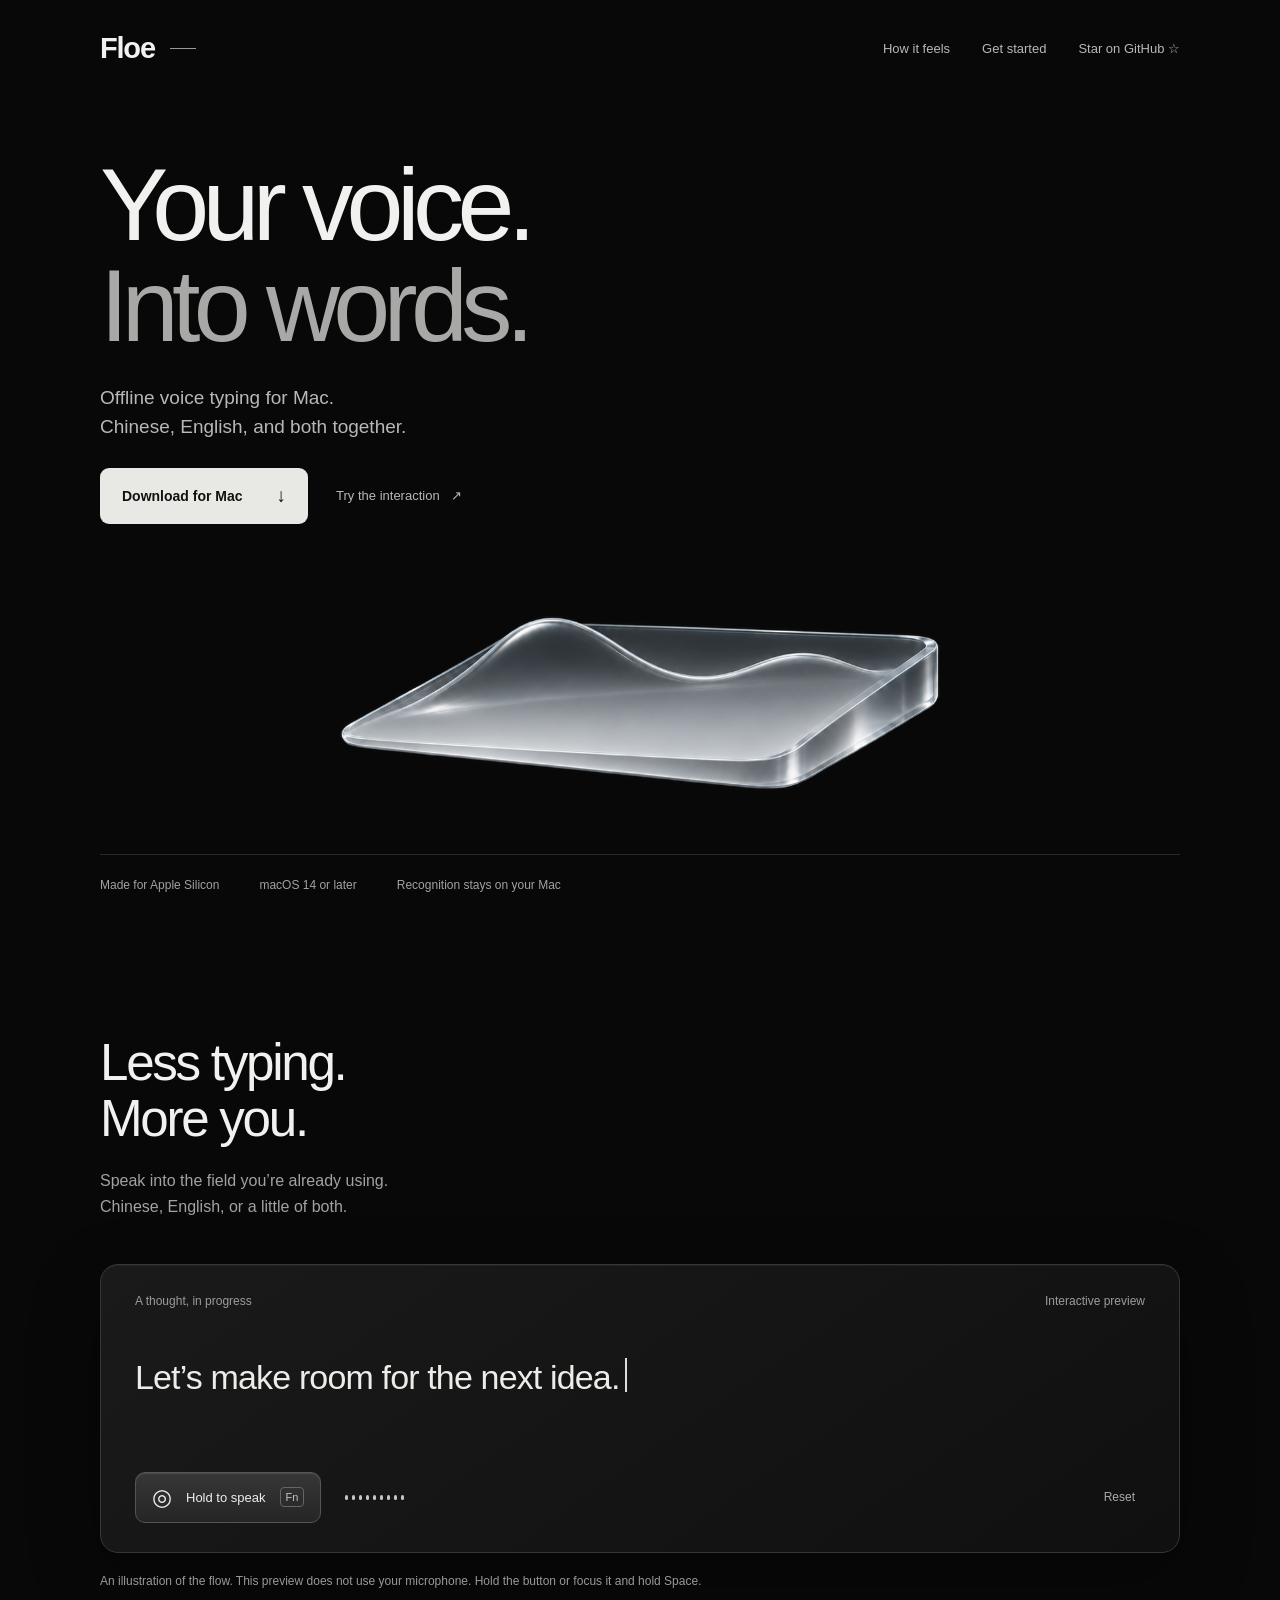
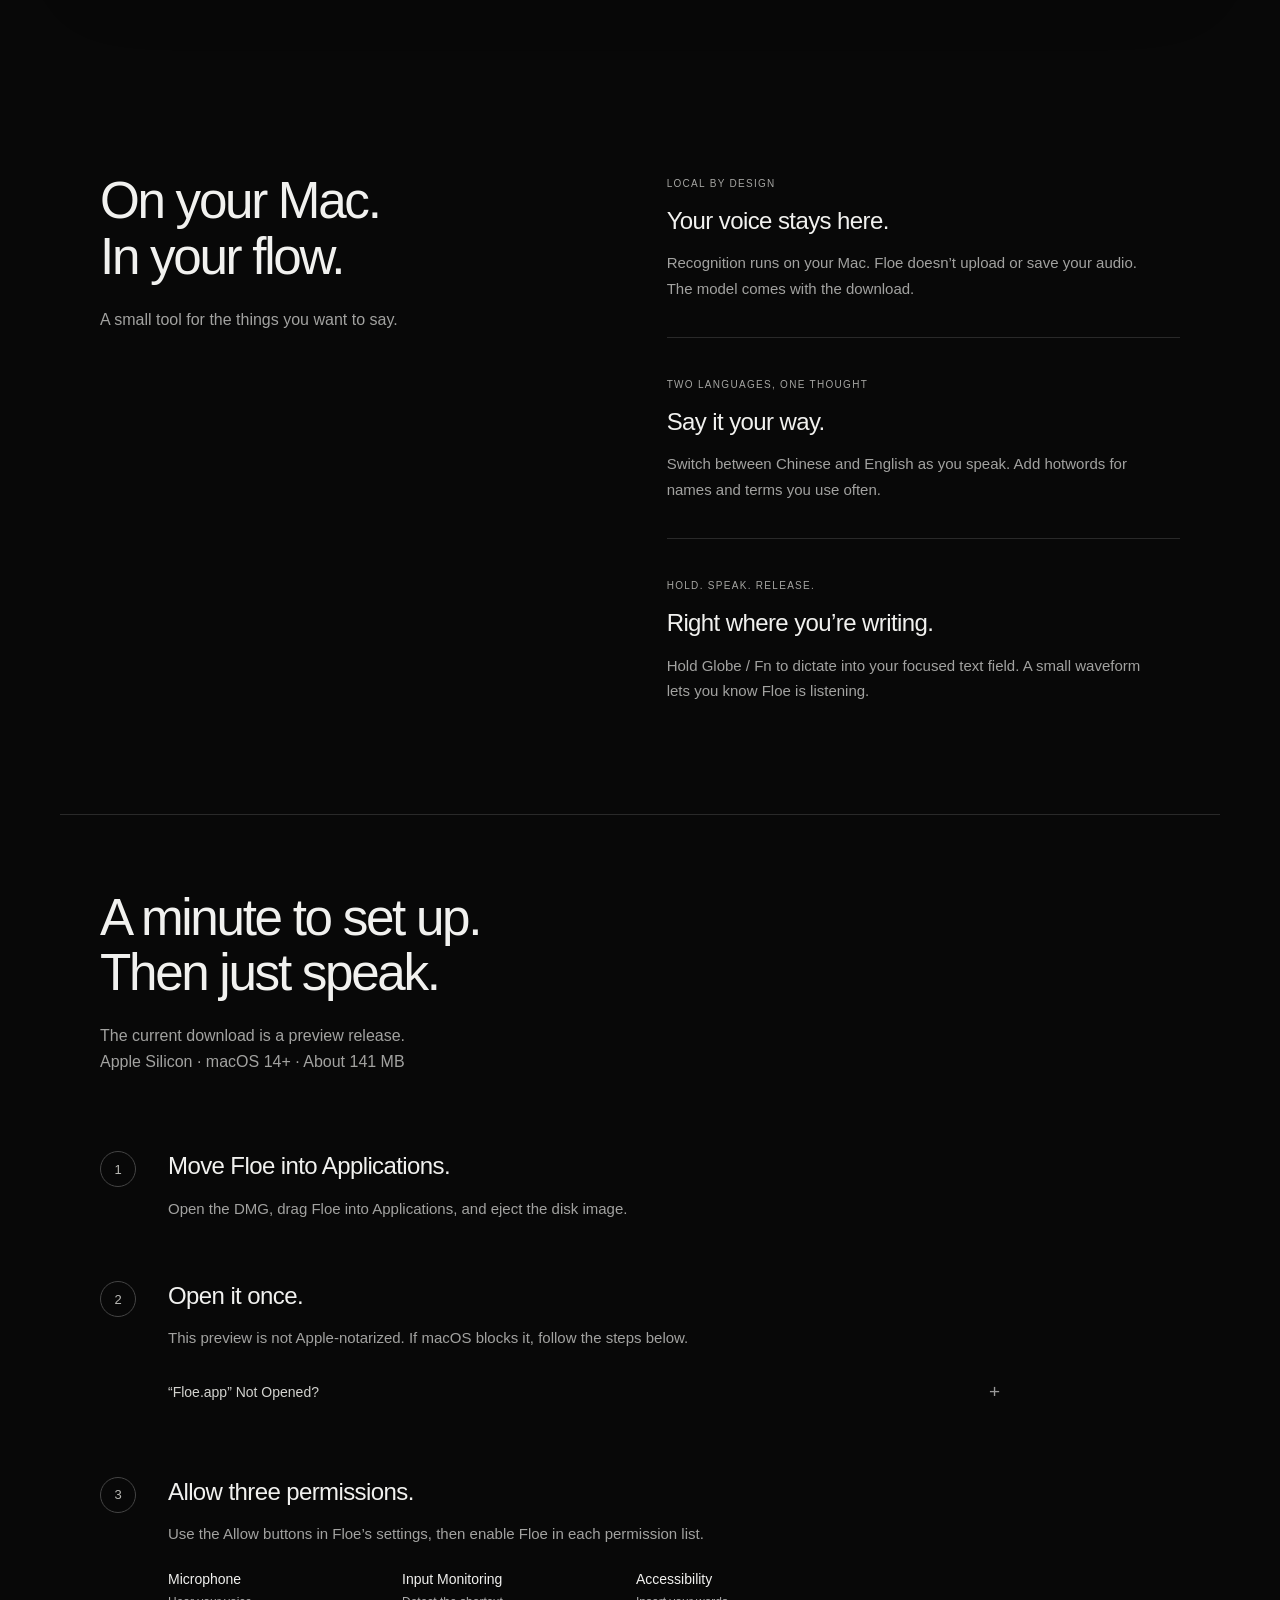
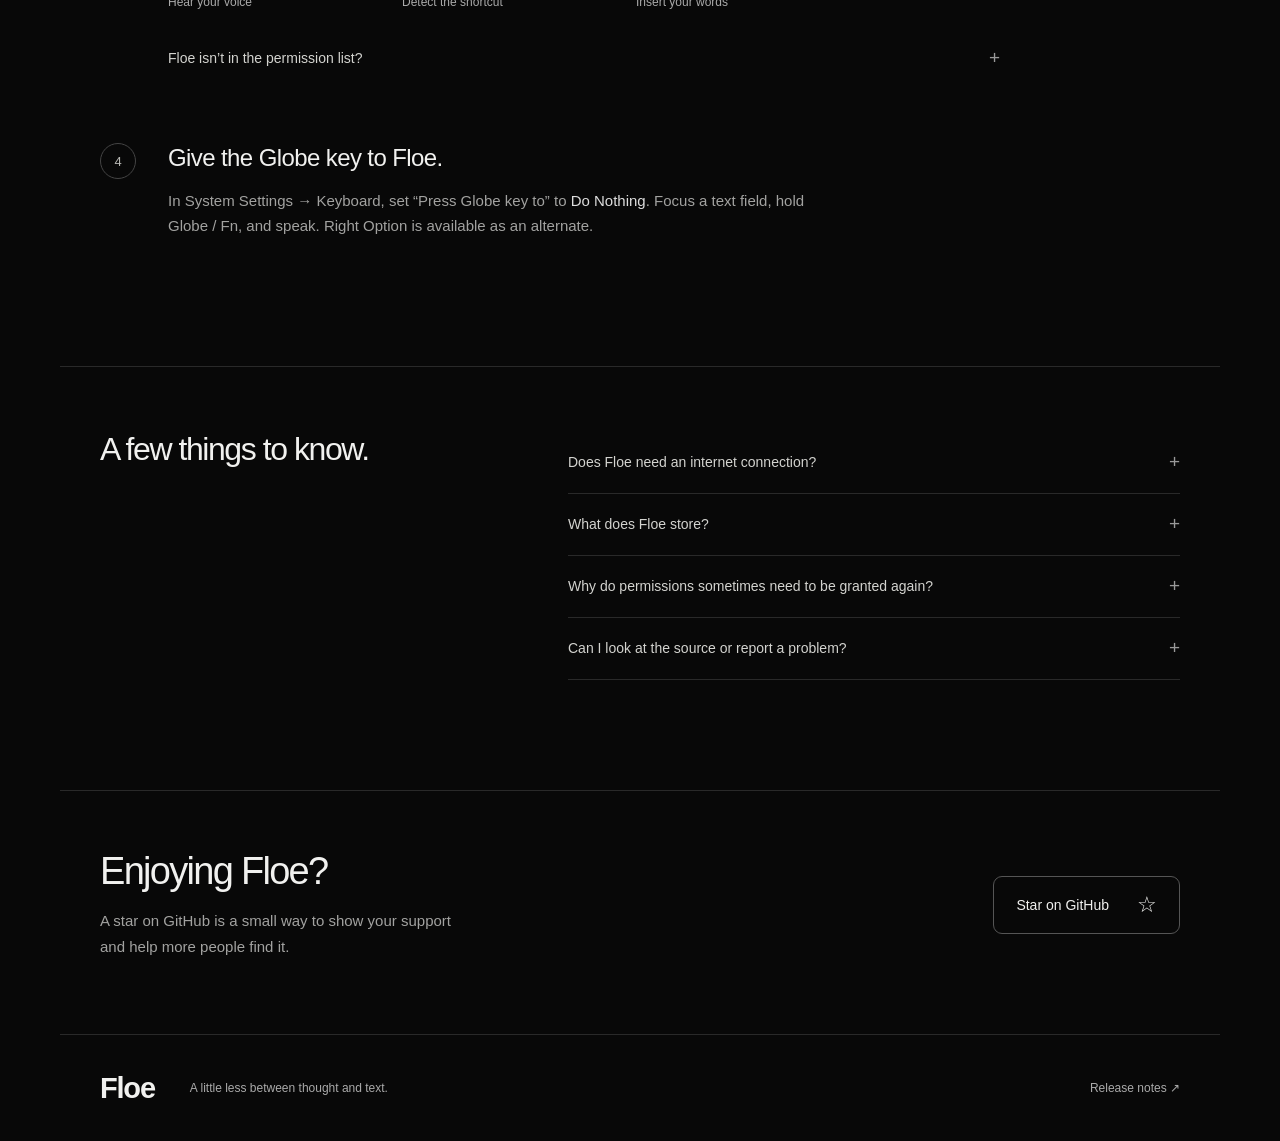
==== docs/index.html @ 0ce9d52a "Add Floe website with interactive preview and search metadata" ====
<!doctype html>
<html lang="en">
<head>
<meta charset="utf-8"><meta name="viewport" content="width=device-width,initial-scale=1">
<meta name="description" content="Offline voice typing for Apple Silicon Macs. Dictate in Chinese and English, including mixed speech, into your focused text field. Audio stays on your Mac.">
<meta name="theme-color" content="#080808">
<title>Floe | Offline Chinese &amp; English Voice Typing for Mac</title>
<link rel="canonical" href="https://wanghong-yang.github.io/Floe/">
<meta property="og:type" content="website">
<meta property="og:site_name" content="Floe">
<meta property="og:title" content="Floe | Offline Voice Typing for Mac">
<meta property="og:description" content="Hold a key and dictate in Chinese and English. Local speech recognition for Apple Silicon Macs.">
<meta property="og:url" content="https://wanghong-yang.github.io/Floe/">
<meta property="og:image" content="https://wanghong-yang.github.io/Floe/assets/floe-glass.png">
<meta property="og:image:width" content="1800">
<meta property="og:image:height" content="500">
<meta property="og:image:alt" content="Floe glass sound wave">
<meta name="twitter:card" content="summary_large_image">
<meta name="twitter:title" content="Floe | Offline Voice Typing for Mac">
<meta name="twitter:description" content="Local Chinese and English dictation for Apple Silicon Macs.">
<meta name="twitter:image" content="https://wanghong-yang.github.io/Floe/assets/floe-glass.png">
<script type="application/ld+json">
{
  "@context": "https://schema.org",
  "@type": "SoftwareApplication",
  "name": "Floe",
  "url": "https://wanghong-yang.github.io/Floe/",
  "description": "Offline Chinese and English voice typing for Apple Silicon Macs, with streaming speech recognition and hotwords.",
  "operatingSystem": "macOS 14 or later (Apple Silicon)",
  "applicationCategory": "UtilitiesApplication",
  "softwareVersion": "0.0.1",
  "downloadUrl": "https://github.com/WangHong-yang/Floe/releases/download/v0.0.1/Floe-0.0.1-arm64.dmg",
  "image": "https://wanghong-yang.github.io/Floe/assets/floe-glass.png",
  "inLanguage": "en",
  "sameAs": "https://github.com/WangHong-yang/Floe"
}
</script>
<link rel="icon" href="assets/floe-mark.png"><link rel="stylesheet" href="style.css">
</head>
<body>
<a class="skip" href="#main">Skip to content</a>
<header class="nav wrap"><a class="brand" href="#" aria-label="Floe home">Floe<span class="brand-line"></span></a><nav aria-label="Main navigation"><a href="#experience">How it feels</a><a href="#install">Get started</a><a href="https://github.com/WangHong-yang/Floe" aria-label="Star Floe on GitHub">Star on GitHub ☆</a></nav></header>
<main id="main">
<section class="hero wrap">
<div class="hero-copy"><h1>Your voice.<br><span>Into words.</span></h1><p>Offline voice typing for Mac.<br>Chinese, English, and both together.</p><div class="actions"><a class="button" href="https://github.com/WangHong-yang/Floe/releases/download/v0.0.1/Floe-0.0.1-arm64.dmg">Download for Mac <span aria-hidden="true">↓</span></a><a class="text-link" href="#experience">Try the interaction <span aria-hidden="true">↗</span></a></div></div>
<img class="hero-art" src="assets/floe-glass.png" alt="A clear glass surface shaped into a flowing sound wave" width="1800" height="500" fetchpriority="high">
<div class="hero-bottom"><span>Made for Apple Silicon</span><span>macOS 14 or later</span><span>Recognition stays on your Mac</span></div>
</section>
<section class="experience wrap" id="experience">
<div class="section-heading"><h2>Less typing.<br>More you.</h2><p>Speak into the field you’re already using.<br>Chinese, English, or a little of both.</p></div>
<div class="demo" aria-label="Interactive dictation illustration">
<div class="demo-top"><span>A thought, in progress</span><span>Interactive preview</span></div>
<div class="demo-text" aria-live="polite"><span id="transcript">Let’s make room for the next idea.</span><span class="cursor" aria-hidden="true"></span></div>
<div class="demo-controls"><button class="hold-key" id="hold" aria-label="Hold to play the dictation illustration"><span class="key-symbol" aria-hidden="true">◎</span><span id="hold-label">Hold to speak</span><kbd>Fn</kbd></button><div class="wave" id="wave" aria-hidden="true"><i></i><i></i><i></i><i></i><i></i><i></i><i></i><i></i><i></i></div><button class="reset" id="reset">Reset</button></div>
</div>
<p class="demo-note">An illustration of the flow. This preview does not use your microphone. Hold the button or focus it and hold Space.</p>
</section>
<section class="details wrap" aria-label="Features">
<div class="feature-lead"><h2>On your Mac.<br>In your flow.</h2><p>A small tool for the things you want to say.</p></div>
<div class="feature-list"><article><span class="feature-label">LOCAL BY DESIGN</span><h3>Your voice stays here.</h3><p>Recognition runs on your Mac. Floe doesn’t upload or save your audio. The model comes with the download.</p></article><article><span class="feature-label">TWO LANGUAGES, ONE THOUGHT</span><h3>Say it your way.</h3><p>Switch between Chinese and English as you speak. Add hotwords for names and terms you use often.</p></article><article><span class="feature-label">HOLD. SPEAK. RELEASE.</span><h3>Right where you’re writing.</h3><p>Hold Globe / Fn to dictate into your focused text field. A small waveform lets you know Floe is listening.</p></article></div>
</section>
<section class="install wrap" id="install"><div class="section-heading"><h2>A minute to set up.<br>Then just speak.</h2><p>The current download is a preview release.<br>Apple Silicon · macOS 14+ · About 141 MB</p></div>
<ol class="steps"><li><span class="step-number">1</span><div><h3>Move Floe into Applications.</h3><p>Open the DMG, drag Floe into Applications, and eject the disk image.</p></div></li><li><span class="step-number">2</span><div><h3>Open it once.</h3><p>This preview is not Apple-notarized. If macOS blocks it, follow the steps below.</p><details><summary>“Floe.app” Not Opened?</summary><div class="answer"><ol><li>Click <strong>Done</strong>, rather than Move to Trash.</li><li>Open <strong>System Settings → Privacy & Security</strong>.</li><li>Find the Floe warning, click <strong>Open Anyway</strong>, authenticate, then confirm <strong>Open</strong>.</li></ol><p>Only approve the download from this repository. Managed Macs may restrict this option.</p></div></details></div></li><li><span class="step-number">3</span><div><h3>Allow three permissions.</h3><p>Use the Allow buttons in Floe’s settings, then enable Floe in each permission list.</p><div class="permissions"><span>Microphone<small>Hear your voice</small></span><span>Input Monitoring<small>Detect the shortcut</small></span><span>Accessibility<small>Insert your words</small></span></div><details><summary>Floe isn’t in the permission list?</summary><div class="answer"><p>For Input Monitoring and Accessibility, drag Floe from Applications into the list and enable it. You can also drag the icon from Floe’s settings. Quit and reopen Floe if macOS asks, or if the shortcut doesn’t respond.</p></div></details></div></li><li><span class="step-number">4</span><div><h3>Give the Globe key to Floe.</h3><p>In System Settings → Keyboard, set “Press Globe key to” to <strong>Do Nothing</strong>. Focus a text field, hold Globe / Fn, and speak. Right Option is available as an alternate.</p></div></li></ol>
</section>
<section class="faq wrap"><h2>A few things to know.</h2><div><details><summary>Does Floe need an internet connection?</summary><div class="answer"><p>Not for dictation. The download includes the speech model. Building from source requires a connection to download dependencies.</p></div></details><details><summary>What does Floe store?</summary><div class="answer"><p>Preferences and hotwords stay on your Mac. Audio and transcript history are not saved. Dictation uses the clipboard, so clipboard managers can see the final transcript.</p></div></details><details><summary>Why do permissions sometimes need to be granted again?</summary><div class="answer"><p>This preview uses ad-hoc signing. Updates can require granting permissions again. Developer ID signing and Apple notarization are not configured yet.</p></div></details><details><summary>Can I look at the source or report a problem?</summary><div class="answer"><p>Yes. <a href="https://github.com/WangHong-yang/Floe">Browse the repository</a> or <a href="https://github.com/WangHong-yang/Floe/issues">open an issue</a>. A license for Floe’s own source has not yet been selected; bundled dependencies carry their own licenses.</p></div></details></div></section>
<section class="star-callout wrap" aria-labelledby="star-heading"><div><h2 id="star-heading">Enjoying Floe?</h2><p>A star on GitHub is a small way to show your support<br>and help more people find it.</p></div><a class="star-button" href="https://github.com/WangHong-yang/Floe">Star on GitHub <span aria-hidden="true">☆</span></a></section>
</main>
<footer class="wrap"><a class="brand" href="#">Floe</a><p>A little less between thought and text.</p><a href="https://github.com/WangHong-yang/Floe/releases">Release notes ↗</a></footer>
<script src="main.js"></script>
</body></html>
---- docs/style.css ----
:root{color-scheme:dark;--bg:#080808;--fg:#f1f1ef;--muted:#a2a2a0;--line:#292929;--radius:18px}*{box-sizing:border-box}html{scroll-behavior:smooth;scroll-padding-top:35px}body{margin:0;background:var(--bg);color:var(--fg);font-family:-apple-system,BlinkMacSystemFont,"Helvetica Neue",Arial,sans-serif;-webkit-font-smoothing:antialiased}a{color:inherit;text-decoration:none}button{font:inherit}button,a,summary{-webkit-tap-highlight-color:transparent}a:focus-visible,button:focus-visible,summary:focus-visible{outline:2px solid #eee;outline-offset:6px}.wrap{max-width:1160px;margin-inline:auto;padding-inline:40px}.skip{position:fixed;top:-80px;left:20px;background:white;color:black;padding:12px;z-index:10}.skip:focus{top:10px}.nav{height:96px;display:flex;align-items:center;justify-content:space-between}.brand{font-size:29px;font-weight:600;letter-spacing:-1.2px;display:flex;align-items:center;gap:15px}.brand-line{width:26px;height:1px;background:#999}.nav nav{display:flex;gap:32px;font-size:13px;color:#b8b8b6}.nav a:hover,.text-link:hover{color:#fff}.hero{position:relative;padding-top:58px}.hero-copy{position:relative;z-index:1}h1{font-size:clamp(64px,8vw,108px);font-weight:500;letter-spacing:-.065em;line-height:.99;margin:0}h1 span{color:#a8a8a7}.hero-copy>p{font-size:19px;line-height:1.55;color:#b8b8b6;margin:26px 0}.actions{display:flex;align-items:center;gap:28px}.button{display:inline-flex;align-items:center;gap:34px;background:#e8e8e5;color:#111;padding:17px 22px;border-radius:9px;font-size:14px;font-weight:600;white-space:nowrap;transition:background .2s,transform .2s}.button:hover{background:#fff;transform:translateY(-2px)}.button span{font-size:19px}.text-link{font-size:13px;color:#b8b8b6}.text-link span{margin-left:8px}.hero-art{display:block;width:calc(100% + 80px);height:auto;margin:8px -40px 0;mix-blend-mode:screen}.hero-bottom{border-top:1px solid var(--line);display:flex;gap:40px;padding:23px 0;color:#a2a2a0;font-size:12px}.experience{padding-top:120px;padding-bottom:110px}.section-heading{margin-bottom:44px}h2{font-size:clamp(34px,4vw,52px);line-height:1.09;letter-spacing:-.045em;font-weight:500;margin:0 0 22px}.section-heading>p,.feature-lead>p{font-size:16px;line-height:1.6;color:var(--muted);margin:0}.demo{border:1px solid #363636;border-radius:var(--radius);padding:29px 34px;background:linear-gradient(145deg,#1a1a1a,#101010);box-shadow:0 24px 70px #0005,inset 0 1px 0 #ffffff0c}.demo-top{display:flex;justify-content:space-between;font-size:12px;color:#9c9c99}.demo-text{min-height:164px;padding:45px 0 35px;font-size:clamp(24px,3vw,34px);line-height:1.45;letter-spacing:-.025em;color:#ecece8}.cursor{display:inline-block;width:2px;height:1em;background:#ddd;vertical-align:-.1em;margin-left:5px}.demo-controls{display:flex;align-items:center;gap:24px}.hold-key{display:flex;align-items:center;gap:14px;padding:13px 16px;border-radius:10px;color:#eee;border:1px solid #555;background:linear-gradient(#373737,#252525);box-shadow:inset 0 1px 0 #ffffff18;font-size:13px;cursor:pointer;touch-action:none;user-select:none}.hold-key:active,.hold-key.active{background:#444;border-color:#999}.key-symbol{font-size:23px;line-height:1}kbd{font:11px -apple-system,BlinkMacSystemFont,sans-serif;color:#c3c3c0;border:1px solid #666;border-radius:4px;padding:3px 5px}.wave{display:flex;align-items:center;gap:4px;height:28px}.wave i{display:block;width:3px;height:5px;border-radius:2px;background:#c6c6c1}.wave.active i{animation:wave .65s ease-in-out infinite alternate}.wave i:nth-child(2n){animation-delay:-.3s}.wave i:nth-child(3n){animation-delay:-.5s}.wave i:nth-child(4n){animation-delay:-.15s}.reset{margin-left:auto;background:none;border:0;color:#aaa;font-size:12px;cursor:pointer;padding:10px}.reset:hover{color:white}.demo-note{font-size:12px;color:#999;line-height:1.7;max-width:650px;margin-top:18px}.details{display:grid;grid-template-columns:1fr 1.1fr;gap:100px;padding-top:60px;padding-bottom:110px}.feature-lead{align-self:start;position:sticky;top:60px}.feature-list article{padding:0 0 36px;margin-bottom:36px;border-bottom:1px solid var(--line)}.feature-list article:last-child{border-bottom:0;margin-bottom:0;padding-bottom:0}.feature-label{font-size:10px;letter-spacing:.13em;color:#a5a5a2}h3{font-size:24px;line-height:1.3;font-weight:500;letter-spacing:-.025em;margin:14px 0}.feature-list p,.steps p,.answer p{font-size:15px;line-height:1.7;color:var(--muted);margin:0;max-width:480px}.install{padding-top:75px;padding-bottom:100px;border-top:1px solid var(--line)}.steps{list-style:none;margin:0;padding:0;max-width:900px}.steps>li{display:grid;grid-template-columns:44px 1fr;gap:24px;padding:27px 0}.step-number{font-size:13px;width:36px;height:36px;border-radius:50%;border:1px solid #444;display:grid;place-items:center;color:#b9b9b5;margin-top:6px}.steps h3{margin-top:5px}.steps p{max-width:660px}.steps details{margin-top:17px}.permissions{display:grid;grid-template-columns:repeat(3,1fr);gap:22px;margin:25px 0;max-width:680px}.permissions>span{font-size:14px}.permissions small{display:block;color:#aaa;font-size:12px;margin-top:8px}details{font-size:14px}summary{cursor:pointer;color:#d3d3cf;list-style:none;display:flex;justify-content:space-between;gap:22px;line-height:1.5;padding:14px 0}summary::-webkit-details-marker{display:none}summary:after{content:'+';color:#999;font-size:19px;line-height:1}details[open]>summary:after{content:'−'}.answer{padding:7px 0 21px}.answer ol{padding-left:21px;color:var(--muted);line-height:1.8;margin:0 0 16px}.answer p{max-width:700px}.answer strong,.steps strong{color:#ddd;font-weight:500}.answer a{text-decoration:underline;text-underline-offset:4px;color:#ddd}.faq{display:grid;grid-template-columns:.8fr 1.2fr;gap:60px;border-top:1px solid var(--line);padding-block:65px 110px}.faq h2{font-size:32px}.faq details{border-bottom:1px solid var(--line)}.faq summary{padding-block:20px}.faq .answer p{font-size:14px}footer{display:flex;align-items:center;gap:35px;padding-block:34px;border-top:1px solid var(--line)}footer p{font-size:12px;color:#aaa}footer>a:last-child{margin-left:auto;font-size:12px;color:#aaa}@keyframes wave{to{height:25px}}@media(max-width:767px){.wrap{padding-inline:24px}.nav{height:78px}.nav nav{gap:20px}.nav nav a:first-child{display:none}.brand{font-size:25px}.hero{padding-top:45px}h1{font-size:74px}.hero-copy>p{font-size:17px}.actions{gap:20px;flex-wrap:wrap}.hero-art{width:calc(100% + 48px);margin:30px -24px 20px}.hero-bottom{gap:12px;flex-wrap:wrap;font-size:11px}.hero-bottom span:last-child{width:100%;margin-top:4px}.experience{padding-top:75px;padding-bottom:70px}.demo{padding:22px}.demo-text{min-height:170px;padding-block:32px;font-size:25px}.demo-top{font-size:10px}.demo-controls{gap:14px}.hold-key{gap:8px;padding:12px;font-size:12px}.wave{gap:3px}.wave i{width:2px}.details{grid-template-columns:1fr;gap:42px;padding-top:30px;padding-bottom:70px}.feature-lead{position:static}.feature-list article{padding-bottom:26px;margin-bottom:26px}.install{padding-block:50px 65px}.steps>li{gap:15px;grid-template-columns:32px 1fr}.step-number{width:30px;height:30px}.steps h3{font-size:22px}.permissions{grid-template-columns:1fr;gap:18px}.permissions small{display:inline;margin-left:12px}.faq{grid-template-columns:1fr;gap:15px;padding-block:50px 65px}footer{flex-wrap:wrap;gap:20px}footer p{margin:0;flex:1;min-width:160px}footer>a:last-child{margin-left:0}h2{font-size:38px}.button{gap:24px}}@media(max-width:380px){h1{font-size:64px}.hold-key kbd{display:none}.demo-controls{gap:9px}}@media(prefers-reduced-motion:reduce){html{scroll-behavior:auto}*,*:before,*:after{animation:none!important;transition:none!important}.wave.active i{height:16px}}@media(prefers-reduced-transparency:reduce){.demo{background:#171717}.hold-key{background:#333}}

.star-callout{display:flex;align-items:center;justify-content:space-between;gap:32px;padding-block:60px 75px;border-top:1px solid var(--line)}.star-callout h2{font-size:38px;margin-bottom:16px}.star-callout p{color:var(--muted);font-size:15px;line-height:1.7;margin:0}.star-button{display:inline-flex;align-items:center;gap:28px;border:1px solid #555;border-radius:9px;padding:17px 22px;font-size:14px;white-space:nowrap;transition:border-color .2s,background .2s}.star-button:hover{border-color:#aaa;background:#1a1a1a}.star-button span{font-size:22px;line-height:1}@media(max-width:767px){.star-callout{align-items:flex-start;flex-direction:column;padding-block:45px 55px}.star-callout h2{font-size:34px}.star-callout br{display:none}}
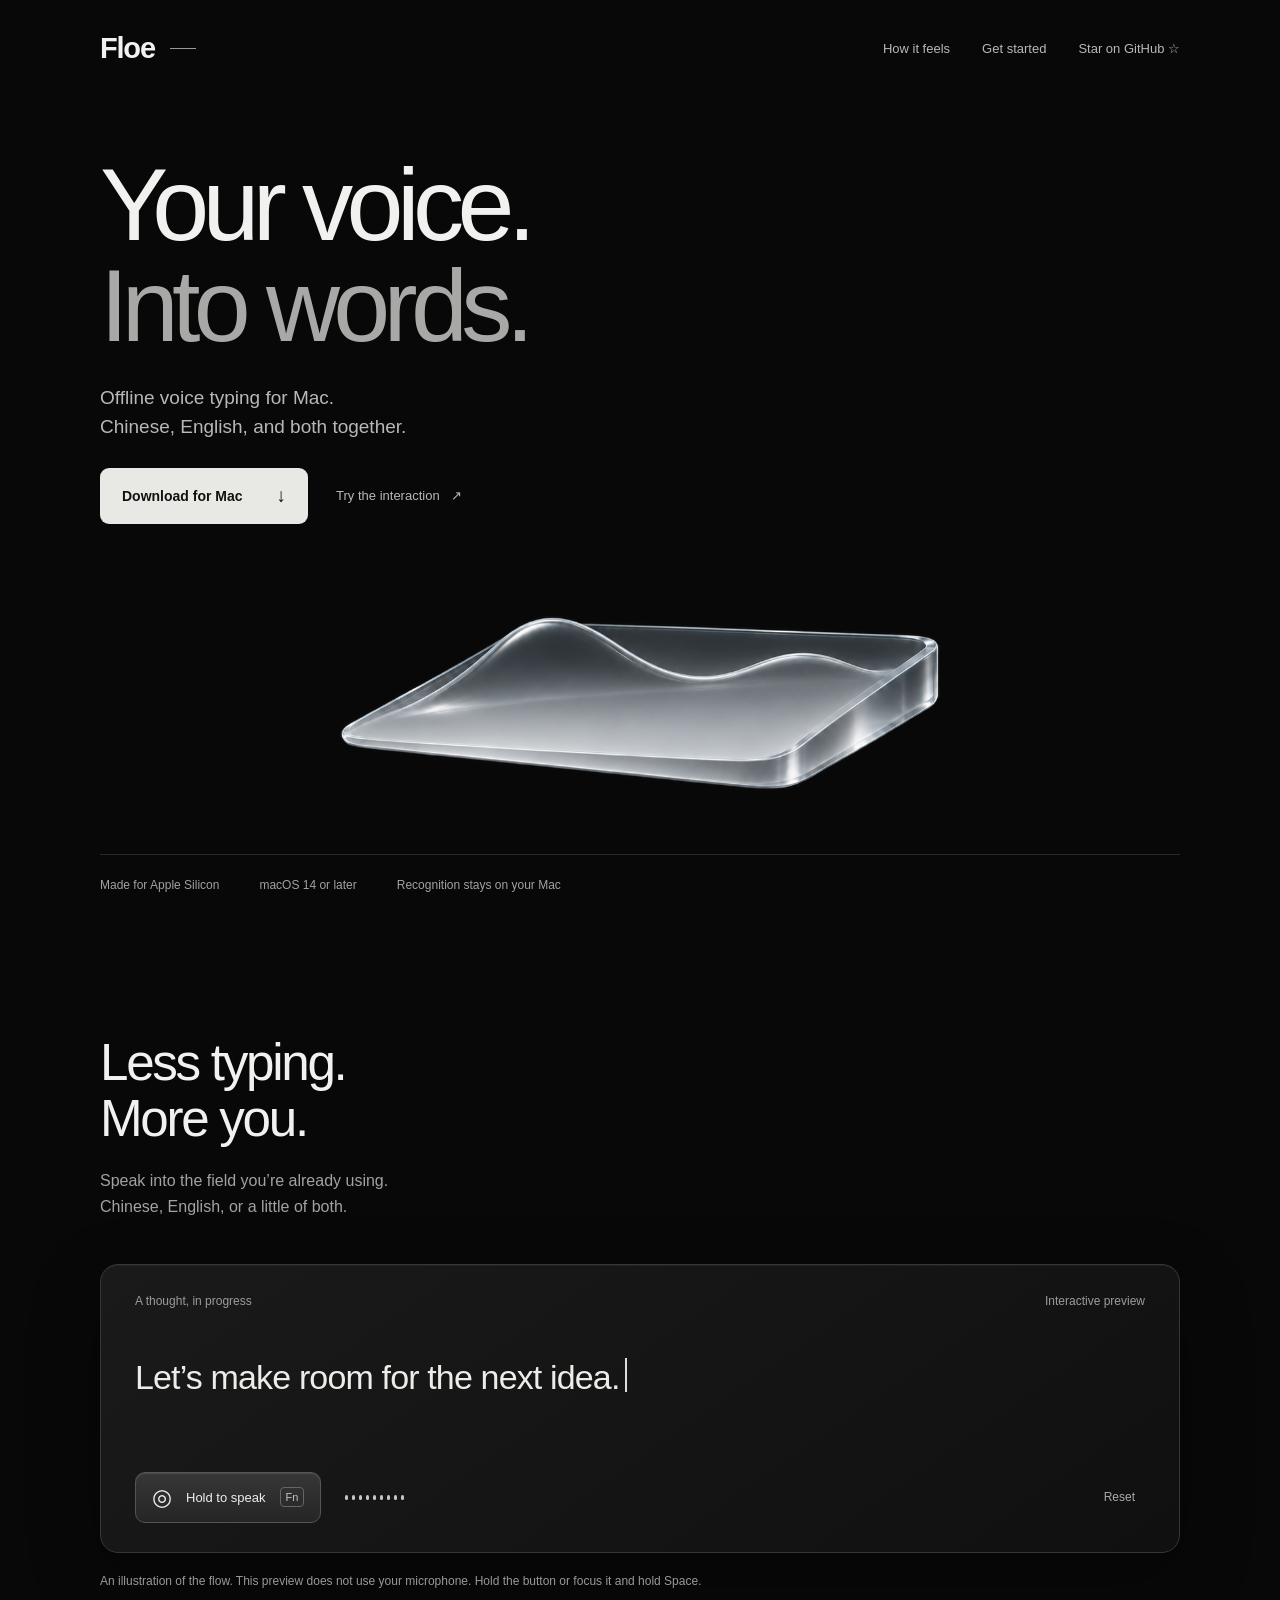
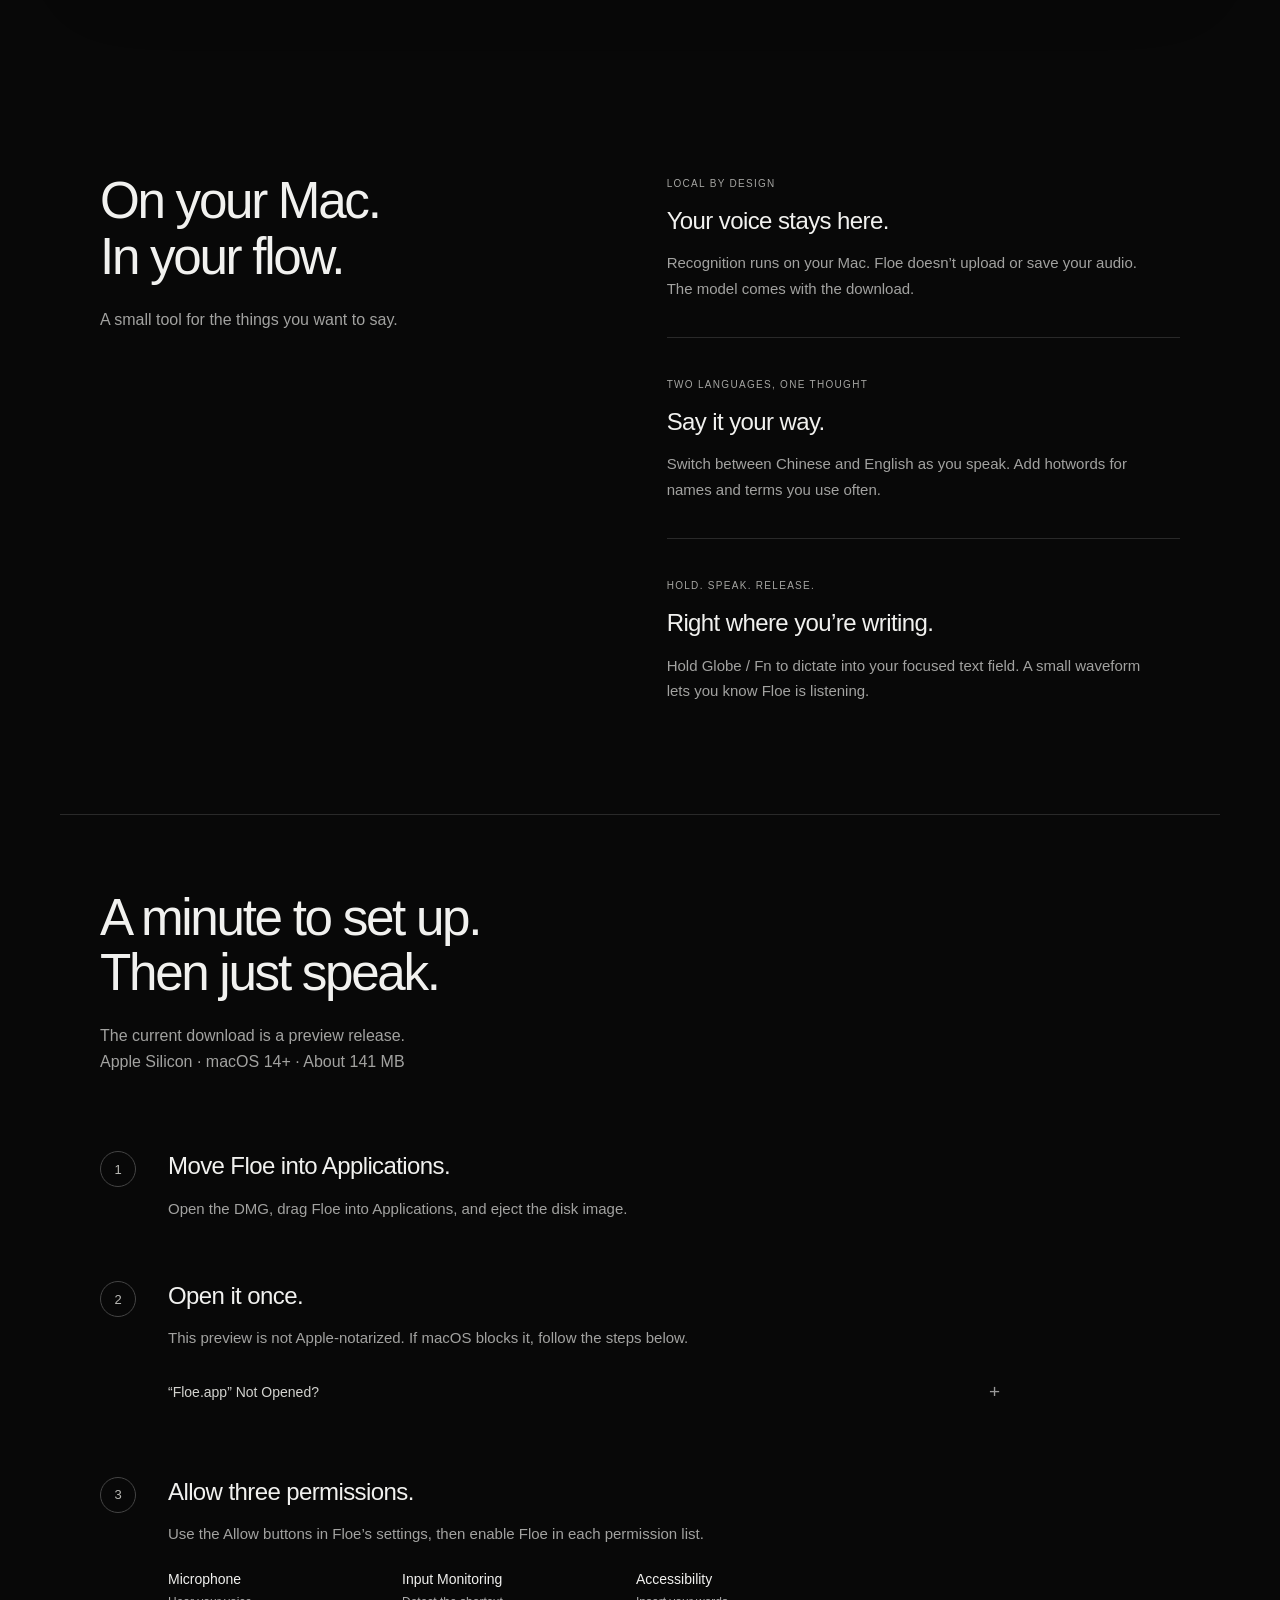
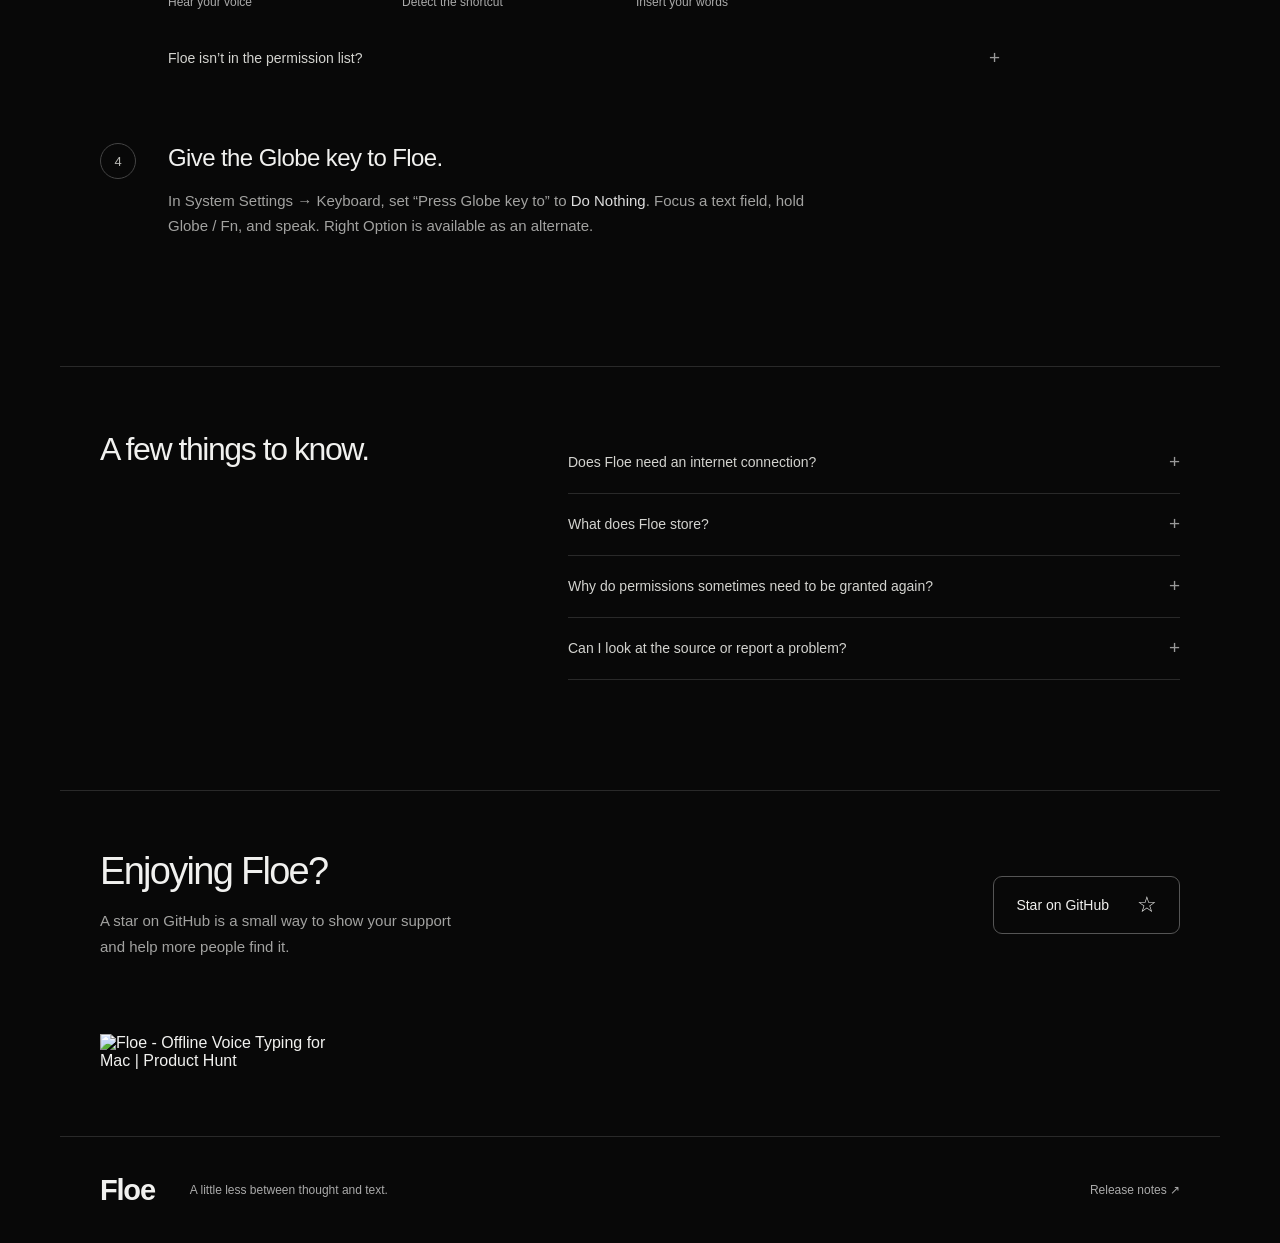
==== commit a743f83d: "Add Product Hunt badge and README star invitation" ====
--- a/docs/index.html
+++ b/docs/index.html
@@ -64,6 +64,7 @@
 </section>
 <section class="faq wrap"><h2>A few things to know.</h2><div><details><summary>Does Floe need an internet connection?</summary><div class="answer"><p>Not for dictation. The download includes the speech model. Building from source requires a connection to download dependencies.</p></div></details><details><summary>What does Floe store?</summary><div class="answer"><p>Preferences and hotwords stay on your Mac. Audio and transcript history are not saved. Dictation uses the clipboard, so clipboard managers can see the final transcript.</p></div></details><details><summary>Why do permissions sometimes need to be granted again?</summary><div class="answer"><p>This preview uses ad-hoc signing. Updates can require granting permissions again. Developer ID signing and Apple notarization are not configured yet.</p></div></details><details><summary>Can I look at the source or report a problem?</summary><div class="answer"><p>Yes. <a href="https://github.com/WangHong-yang/Floe">Browse the repository</a> or <a href="https://github.com/WangHong-yang/Floe/issues">open an issue</a>. A license for Floe’s own source has not yet been selected; bundled dependencies carry their own licenses.</p></div></details></div></section>
 <section class="star-callout wrap" aria-labelledby="star-heading"><div><h2 id="star-heading">Enjoying Floe?</h2><p>A star on GitHub is a small way to show your support<br>and help more people find it.</p></div><a class="star-button" href="https://github.com/WangHong-yang/Floe">Star on GitHub <span aria-hidden="true">☆</span></a></section>
+<div class="product-hunt wrap"><a href="https://www.producthunt.com/products/floe-4?embed=true&amp;utm_source=badge-featured&amp;utm_medium=badge&amp;utm_campaign=badge-floe-5" target="_blank" rel="noopener noreferrer"><img alt="Floe - Offline Voice Typing for Mac | Product Hunt" width="250" height="54" src="https://api.producthunt.com/widgets/embed-image/v1/featured.svg?post_id=1306421&amp;theme=light&amp;t=1793955034766"></a></div>
 </main>
 <footer class="wrap"><a class="brand" href="#">Floe</a><p>A little less between thought and text.</p><a href="https://github.com/WangHong-yang/Floe/releases">Release notes ↗</a></footer>
 <script src="main.js"></script>
--- a/docs/style.css
+++ b/docs/style.css
@@ -1,3 +1,5 @@
 :root{color-scheme:dark;--bg:#080808;--fg:#f1f1ef;--muted:#a2a2a0;--line:#292929;--radius:18px}*{box-sizing:border-box}html{scroll-behavior:smooth;scroll-padding-top:35px}body{margin:0;background:var(--bg);color:var(--fg);font-family:-apple-system,BlinkMacSystemFont,"Helvetica Neue",Arial,sans-serif;-webkit-font-smoothing:antialiased}a{color:inherit;text-decoration:none}button{font:inherit}button,a,summary{-webkit-tap-highlight-color:transparent}a:focus-visible,button:focus-visible,summary:focus-visible{outline:2px solid #eee;outline-offset:6px}.wrap{max-width:1160px;margin-inline:auto;padding-inline:40px}.skip{position:fixed;top:-80px;left:20px;background:white;color:black;padding:12px;z-index:10}.skip:focus{top:10px}.nav{height:96px;display:flex;align-items:center;justify-content:space-between}.brand{font-size:29px;font-weight:600;letter-spacing:-1.2px;display:flex;align-items:center;gap:15px}.brand-line{width:26px;height:1px;background:#999}.nav nav{display:flex;gap:32px;font-size:13px;color:#b8b8b6}.nav a:hover,.text-link:hover{color:#fff}.hero{position:relative;padding-top:58px}.hero-copy{position:relative;z-index:1}h1{font-size:clamp(64px,8vw,108px);font-weight:500;letter-spacing:-.065em;line-height:.99;margin:0}h1 span{color:#a8a8a7}.hero-copy>p{font-size:19px;line-height:1.55;color:#b8b8b6;margin:26px 0}.actions{display:flex;align-items:center;gap:28px}.button{display:inline-flex;align-items:center;gap:34px;background:#e8e8e5;color:#111;padding:17px 22px;border-radius:9px;font-size:14px;font-weight:600;white-space:nowrap;transition:background .2s,transform .2s}.button:hover{background:#fff;transform:translateY(-2px)}.button span{font-size:19px}.text-link{font-size:13px;color:#b8b8b6}.text-link span{margin-left:8px}.hero-art{display:block;width:calc(100% + 80px);height:auto;margin:8px -40px 0;mix-blend-mode:screen}.hero-bottom{border-top:1px solid var(--line);display:flex;gap:40px;padding:23px 0;color:#a2a2a0;font-size:12px}.experience{padding-top:120px;padding-bottom:110px}.section-heading{margin-bottom:44px}h2{font-size:clamp(34px,4vw,52px);line-height:1.09;letter-spacing:-.045em;font-weight:500;margin:0 0 22px}.section-heading>p,.feature-lead>p{font-size:16px;line-height:1.6;color:var(--muted);margin:0}.demo{border:1px solid #363636;border-radius:var(--radius);padding:29px 34px;background:linear-gradient(145deg,#1a1a1a,#101010);box-shadow:0 24px 70px #0005,inset 0 1px 0 #ffffff0c}.demo-top{display:flex;justify-content:space-between;font-size:12px;color:#9c9c99}.demo-text{min-height:164px;padding:45px 0 35px;font-size:clamp(24px,3vw,34px);line-height:1.45;letter-spacing:-.025em;color:#ecece8}.cursor{display:inline-block;width:2px;height:1em;background:#ddd;vertical-align:-.1em;margin-left:5px}.demo-controls{display:flex;align-items:center;gap:24px}.hold-key{display:flex;align-items:center;gap:14px;padding:13px 16px;border-radius:10px;color:#eee;border:1px solid #555;background:linear-gradient(#373737,#252525);box-shadow:inset 0 1px 0 #ffffff18;font-size:13px;cursor:pointer;touch-action:none;user-select:none}.hold-key:active,.hold-key.active{background:#444;border-color:#999}.key-symbol{font-size:23px;line-height:1}kbd{font:11px -apple-system,BlinkMacSystemFont,sans-serif;color:#c3c3c0;border:1px solid #666;border-radius:4px;padding:3px 5px}.wave{display:flex;align-items:center;gap:4px;height:28px}.wave i{display:block;width:3px;height:5px;border-radius:2px;background:#c6c6c1}.wave.active i{animation:wave .65s ease-in-out infinite alternate}.wave i:nth-child(2n){animation-delay:-.3s}.wave i:nth-child(3n){animation-delay:-.5s}.wave i:nth-child(4n){animation-delay:-.15s}.reset{margin-left:auto;background:none;border:0;color:#aaa;font-size:12px;cursor:pointer;padding:10px}.reset:hover{color:white}.demo-note{font-size:12px;color:#999;line-height:1.7;max-width:650px;margin-top:18px}.details{display:grid;grid-template-columns:1fr 1.1fr;gap:100px;padding-top:60px;padding-bottom:110px}.feature-lead{align-self:start;position:sticky;top:60px}.feature-list article{padding:0 0 36px;margin-bottom:36px;border-bottom:1px solid var(--line)}.feature-list article:last-child{border-bottom:0;margin-bottom:0;padding-bottom:0}.feature-label{font-size:10px;letter-spacing:.13em;color:#a5a5a2}h3{font-size:24px;line-height:1.3;font-weight:500;letter-spacing:-.025em;margin:14px 0}.feature-list p,.steps p,.answer p{font-size:15px;line-height:1.7;color:var(--muted);margin:0;max-width:480px}.install{padding-top:75px;padding-bottom:100px;border-top:1px solid var(--line)}.steps{list-style:none;margin:0;padding:0;max-width:900px}.steps>li{display:grid;grid-template-columns:44px 1fr;gap:24px;padding:27px 0}.step-number{font-size:13px;width:36px;height:36px;border-radius:50%;border:1px solid #444;display:grid;place-items:center;color:#b9b9b5;margin-top:6px}.steps h3{margin-top:5px}.steps p{max-width:660px}.steps details{margin-top:17px}.permissions{display:grid;grid-template-columns:repeat(3,1fr);gap:22px;margin:25px 0;max-width:680px}.permissions>span{font-size:14px}.permissions small{display:block;color:#aaa;font-size:12px;margin-top:8px}details{font-size:14px}summary{cursor:pointer;color:#d3d3cf;list-style:none;display:flex;justify-content:space-between;gap:22px;line-height:1.5;padding:14px 0}summary::-webkit-details-marker{display:none}summary:after{content:'+';color:#999;font-size:19px;line-height:1}details[open]>summary:after{content:'−'}.answer{padding:7px 0 21px}.answer ol{padding-left:21px;color:var(--muted);line-height:1.8;margin:0 0 16px}.answer p{max-width:700px}.answer strong,.steps strong{color:#ddd;font-weight:500}.answer a{text-decoration:underline;text-underline-offset:4px;color:#ddd}.faq{display:grid;grid-template-columns:.8fr 1.2fr;gap:60px;border-top:1px solid var(--line);padding-block:65px 110px}.faq h2{font-size:32px}.faq details{border-bottom:1px solid var(--line)}.faq summary{padding-block:20px}.faq .answer p{font-size:14px}footer{display:flex;align-items:center;gap:35px;padding-block:34px;border-top:1px solid var(--line)}footer p{font-size:12px;color:#aaa}footer>a:last-child{margin-left:auto;font-size:12px;color:#aaa}@keyframes wave{to{height:25px}}@media(max-width:767px){.wrap{padding-inline:24px}.nav{height:78px}.nav nav{gap:20px}.nav nav a:first-child{display:none}.brand{font-size:25px}.hero{padding-top:45px}h1{font-size:74px}.hero-copy>p{font-size:17px}.actions{gap:20px;flex-wrap:wrap}.hero-art{width:calc(100% + 48px);margin:30px -24px 20px}.hero-bottom{gap:12px;flex-wrap:wrap;font-size:11px}.hero-bottom span:last-child{width:100%;margin-top:4px}.experience{padding-top:75px;padding-bottom:70px}.demo{padding:22px}.demo-text{min-height:170px;padding-block:32px;font-size:25px}.demo-top{font-size:10px}.demo-controls{gap:14px}.hold-key{gap:8px;padding:12px;font-size:12px}.wave{gap:3px}.wave i{width:2px}.details{grid-template-columns:1fr;gap:42px;padding-top:30px;padding-bottom:70px}.feature-lead{position:static}.feature-list article{padding-bottom:26px;margin-bottom:26px}.install{padding-block:50px 65px}.steps>li{gap:15px;grid-template-columns:32px 1fr}.step-number{width:30px;height:30px}.steps h3{font-size:22px}.permissions{grid-template-columns:1fr;gap:18px}.permissions small{display:inline;margin-left:12px}.faq{grid-template-columns:1fr;gap:15px;padding-block:50px 65px}footer{flex-wrap:wrap;gap:20px}footer p{margin:0;flex:1;min-width:160px}footer>a:last-child{margin-left:0}h2{font-size:38px}.button{gap:24px}}@media(max-width:380px){h1{font-size:64px}.hold-key kbd{display:none}.demo-controls{gap:9px}}@media(prefers-reduced-motion:reduce){html{scroll-behavior:auto}*,*:before,*:after{animation:none!important;transition:none!important}.wave.active i{height:16px}}@media(prefers-reduced-transparency:reduce){.demo{background:#171717}.hold-key{background:#333}}
 
 .star-callout{display:flex;align-items:center;justify-content:space-between;gap:32px;padding-block:60px 75px;border-top:1px solid var(--line)}.star-callout h2{font-size:38px;margin-bottom:16px}.star-callout p{color:var(--muted);font-size:15px;line-height:1.7;margin:0}.star-button{display:inline-flex;align-items:center;gap:28px;border:1px solid #555;border-radius:9px;padding:17px 22px;font-size:14px;white-space:nowrap;transition:border-color .2s,background .2s}.star-button:hover{border-color:#aaa;background:#1a1a1a}.star-button span{font-size:22px;line-height:1}@media(max-width:767px){.star-callout{align-items:flex-start;flex-direction:column;padding-block:45px 55px}.star-callout h2{font-size:34px}.star-callout br{display:none}}
+
+.product-hunt{padding-bottom:48px}.product-hunt a{display:inline-block;border-radius:10px}.product-hunt img{display:block;max-width:100%;height:auto}
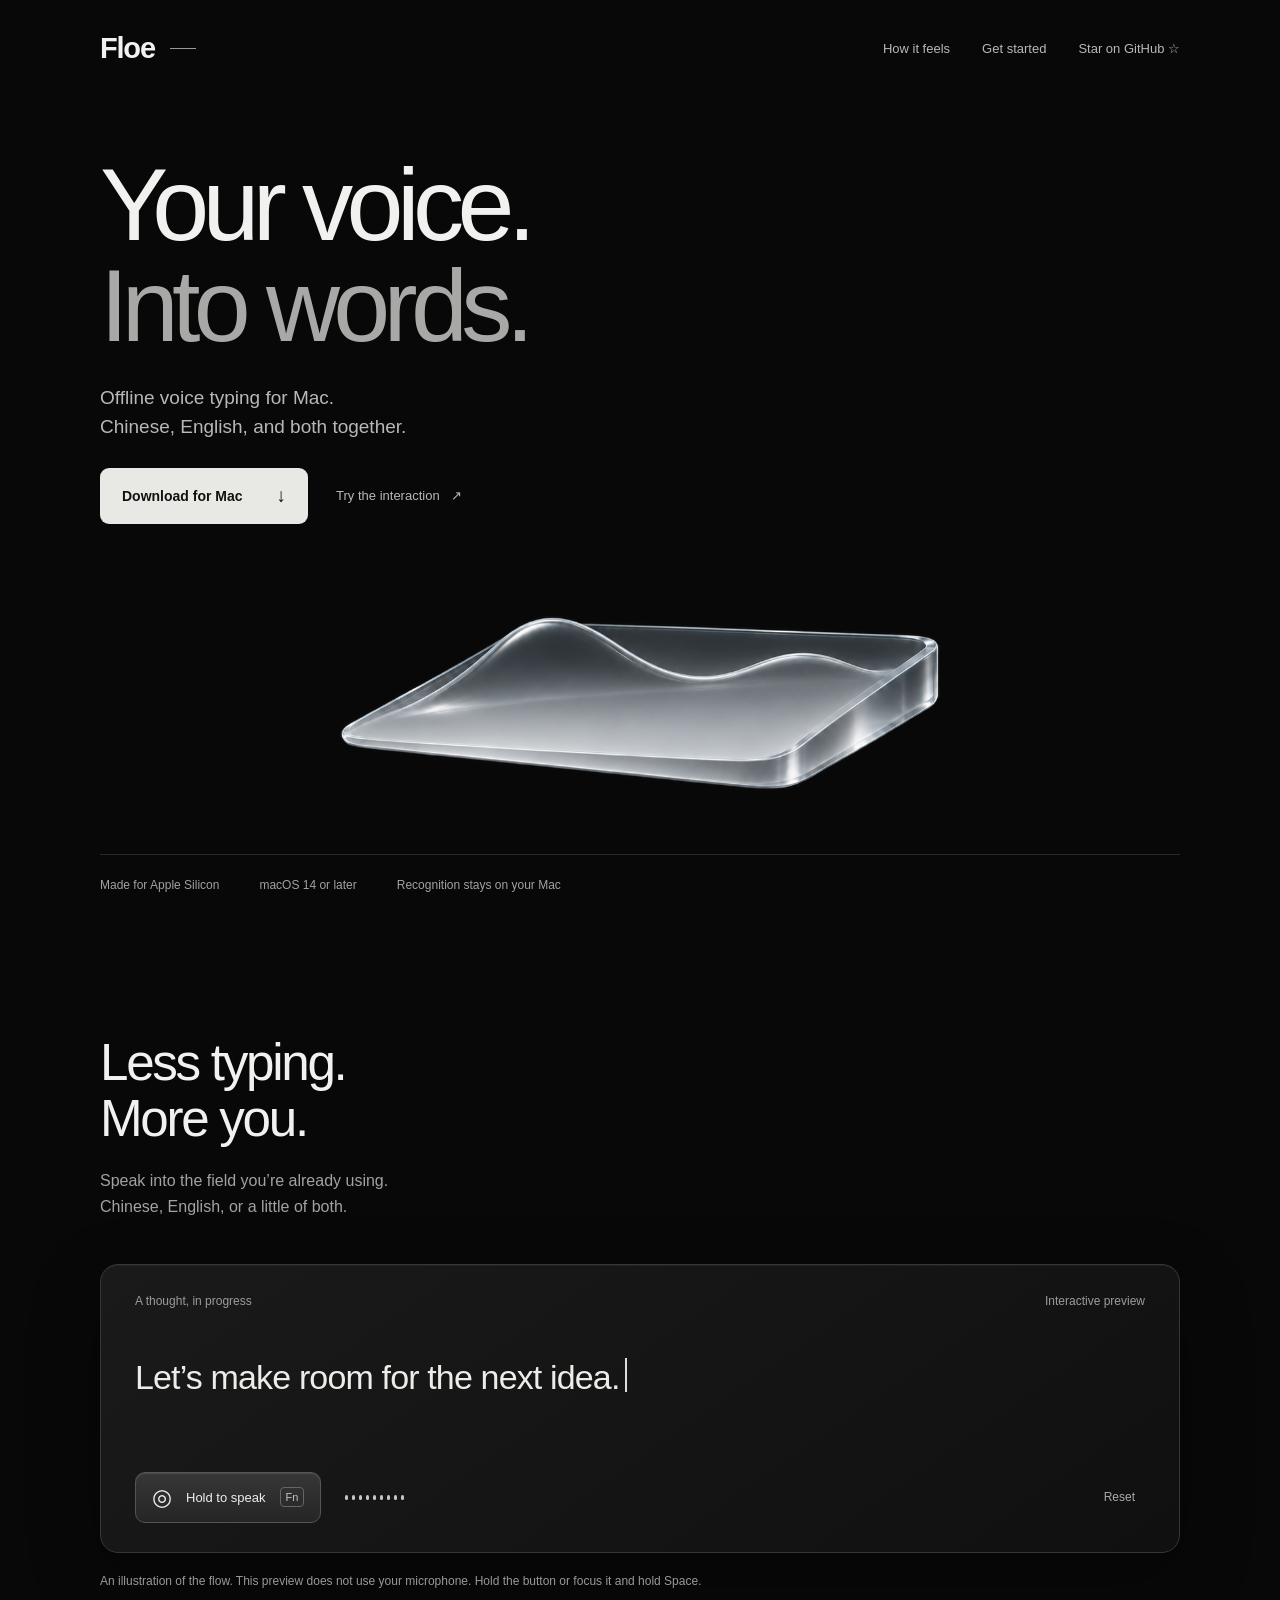
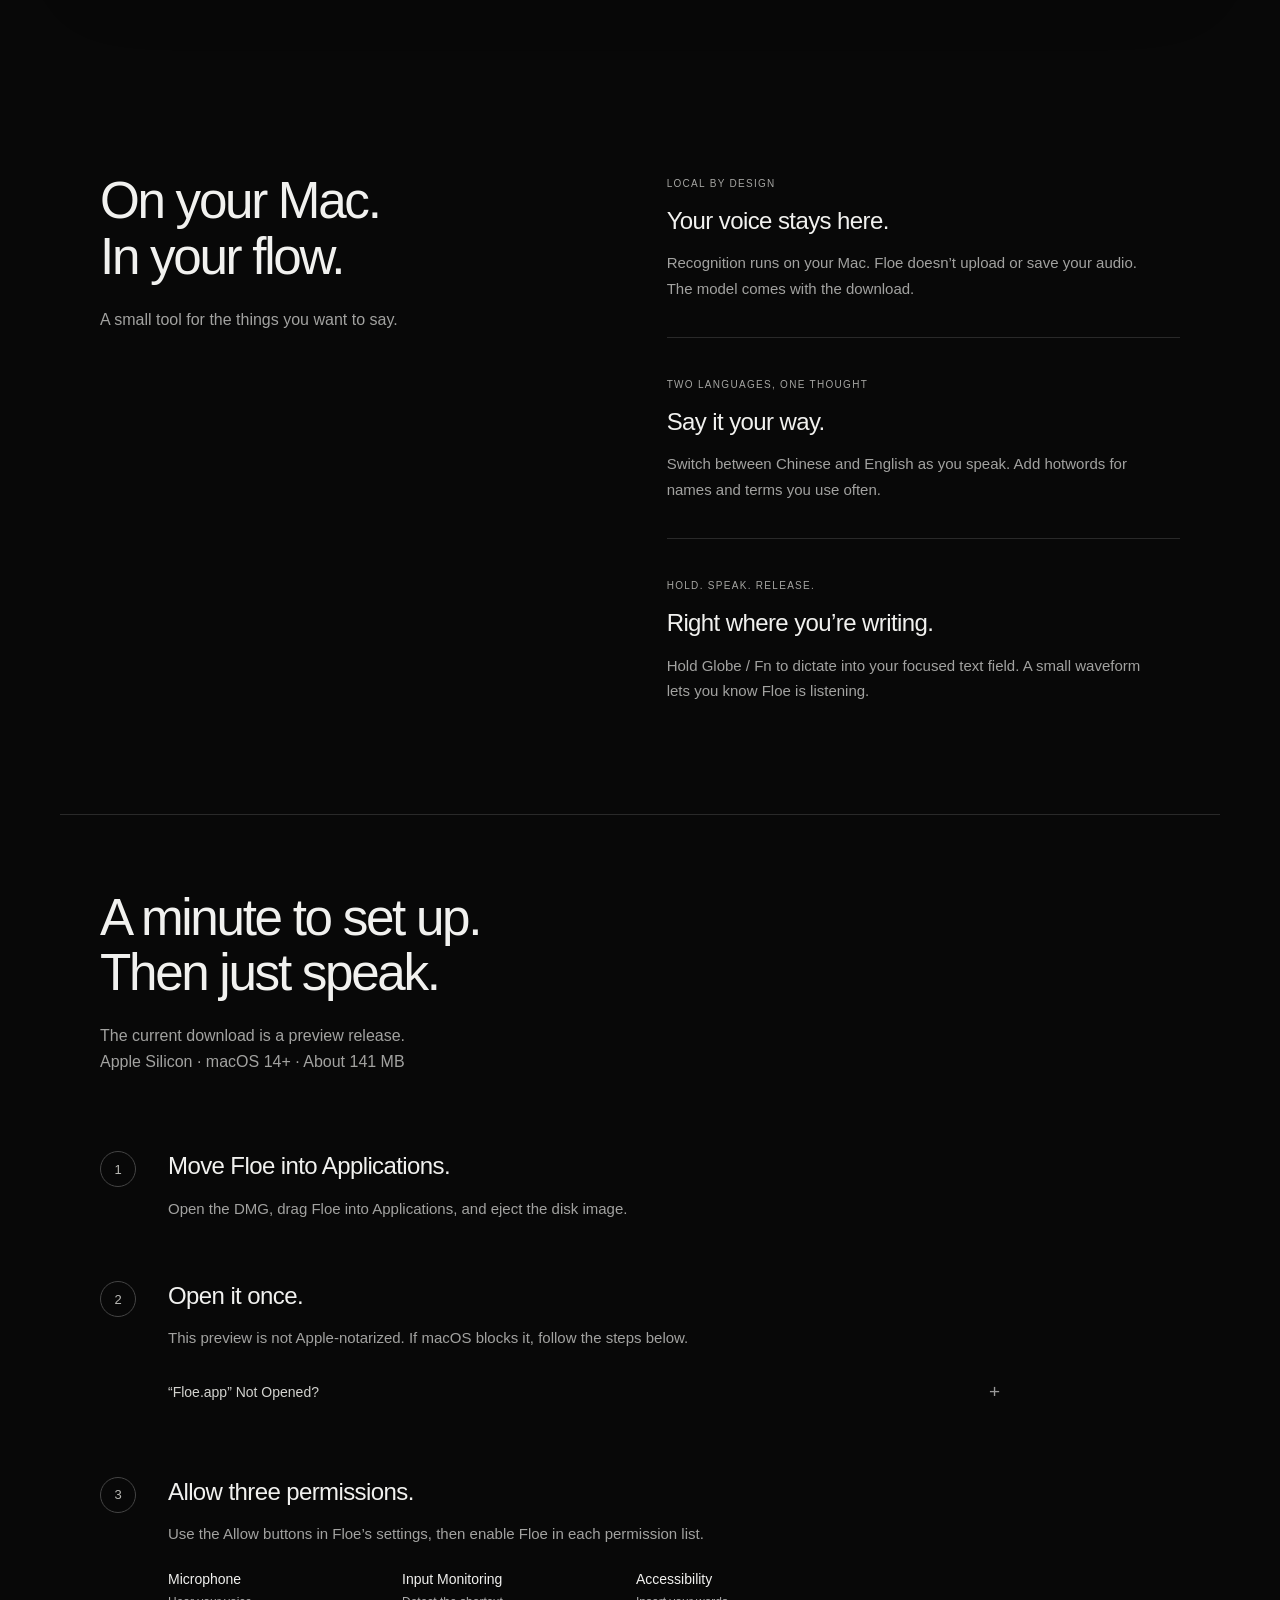
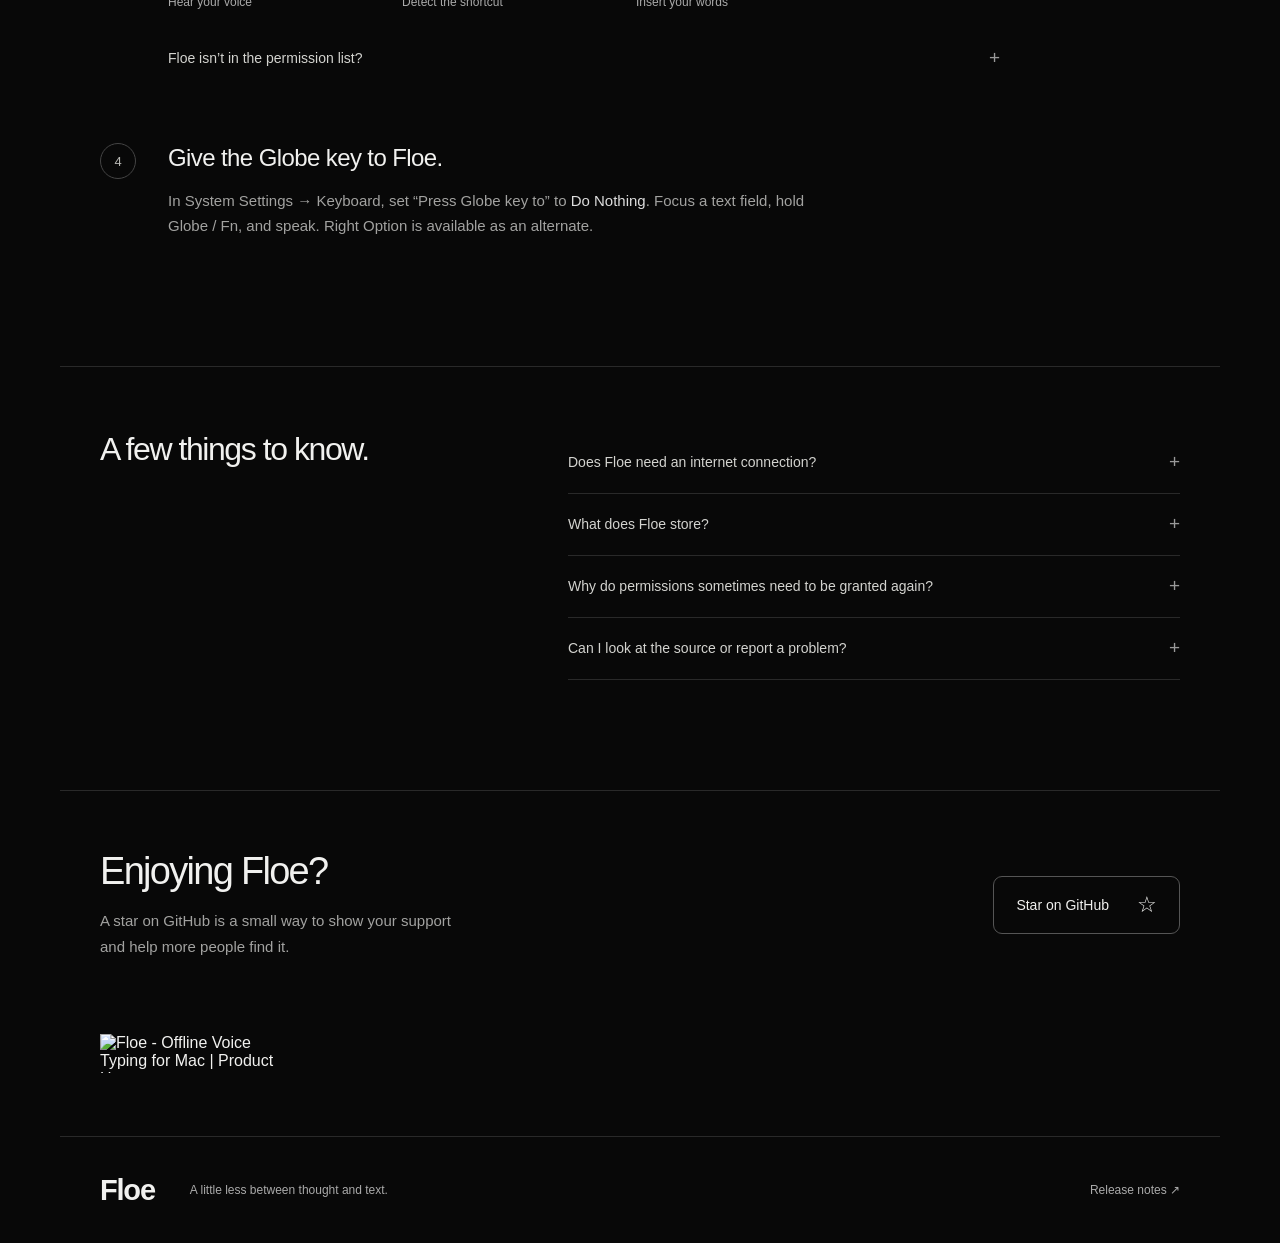
==== commit c6d0899a: "Use compact dark Product Hunt badges" ====
--- a/docs/index.html
+++ b/docs/index.html
@@ -64,7 +64,7 @@
 </section>
 <section class="faq wrap"><h2>A few things to know.</h2><div><details><summary>Does Floe need an internet connection?</summary><div class="answer"><p>Not for dictation. The download includes the speech model. Building from source requires a connection to download dependencies.</p></div></details><details><summary>What does Floe store?</summary><div class="answer"><p>Preferences and hotwords stay on your Mac. Audio and transcript history are not saved. Dictation uses the clipboard, so clipboard managers can see the final transcript.</p></div></details><details><summary>Why do permissions sometimes need to be granted again?</summary><div class="answer"><p>This preview uses ad-hoc signing. Updates can require granting permissions again. Developer ID signing and Apple notarization are not configured yet.</p></div></details><details><summary>Can I look at the source or report a problem?</summary><div class="answer"><p>Yes. <a href="https://github.com/WangHong-yang/Floe">Browse the repository</a> or <a href="https://github.com/WangHong-yang/Floe/issues">open an issue</a>. A license for Floe’s own source has not yet been selected; bundled dependencies carry their own licenses.</p></div></details></div></section>
 <section class="star-callout wrap" aria-labelledby="star-heading"><div><h2 id="star-heading">Enjoying Floe?</h2><p>A star on GitHub is a small way to show your support<br>and help more people find it.</p></div><a class="star-button" href="https://github.com/WangHong-yang/Floe">Star on GitHub <span aria-hidden="true">☆</span></a></section>
-<div class="product-hunt wrap"><a href="https://www.producthunt.com/products/floe-4?embed=true&amp;utm_source=badge-featured&amp;utm_medium=badge&amp;utm_campaign=badge-floe-5" target="_blank" rel="noopener noreferrer"><img alt="Floe - Offline Voice Typing for Mac | Product Hunt" width="250" height="54" src="https://api.producthunt.com/widgets/embed-image/v1/featured.svg?post_id=1306421&amp;theme=light&amp;t=1793955034766"></a></div>
+<div class="product-hunt wrap"><a href="https://www.producthunt.com/products/floe-4?embed=true&amp;utm_source=badge-featured&amp;utm_medium=badge&amp;utm_campaign=badge-floe-5" target="_blank" rel="noopener noreferrer"><img alt="Floe - Offline Voice Typing for Mac | Product Hunt" width="180" height="39" src="https://api.producthunt.com/widgets/embed-image/v1/featured.svg?post_id=1306421&amp;theme=dark&amp;t=1793955228554"></a></div>
 </main>
 <footer class="wrap"><a class="brand" href="#">Floe</a><p>A little less between thought and text.</p><a href="https://github.com/WangHong-yang/Floe/releases">Release notes ↗</a></footer>
 <script src="main.js"></script>
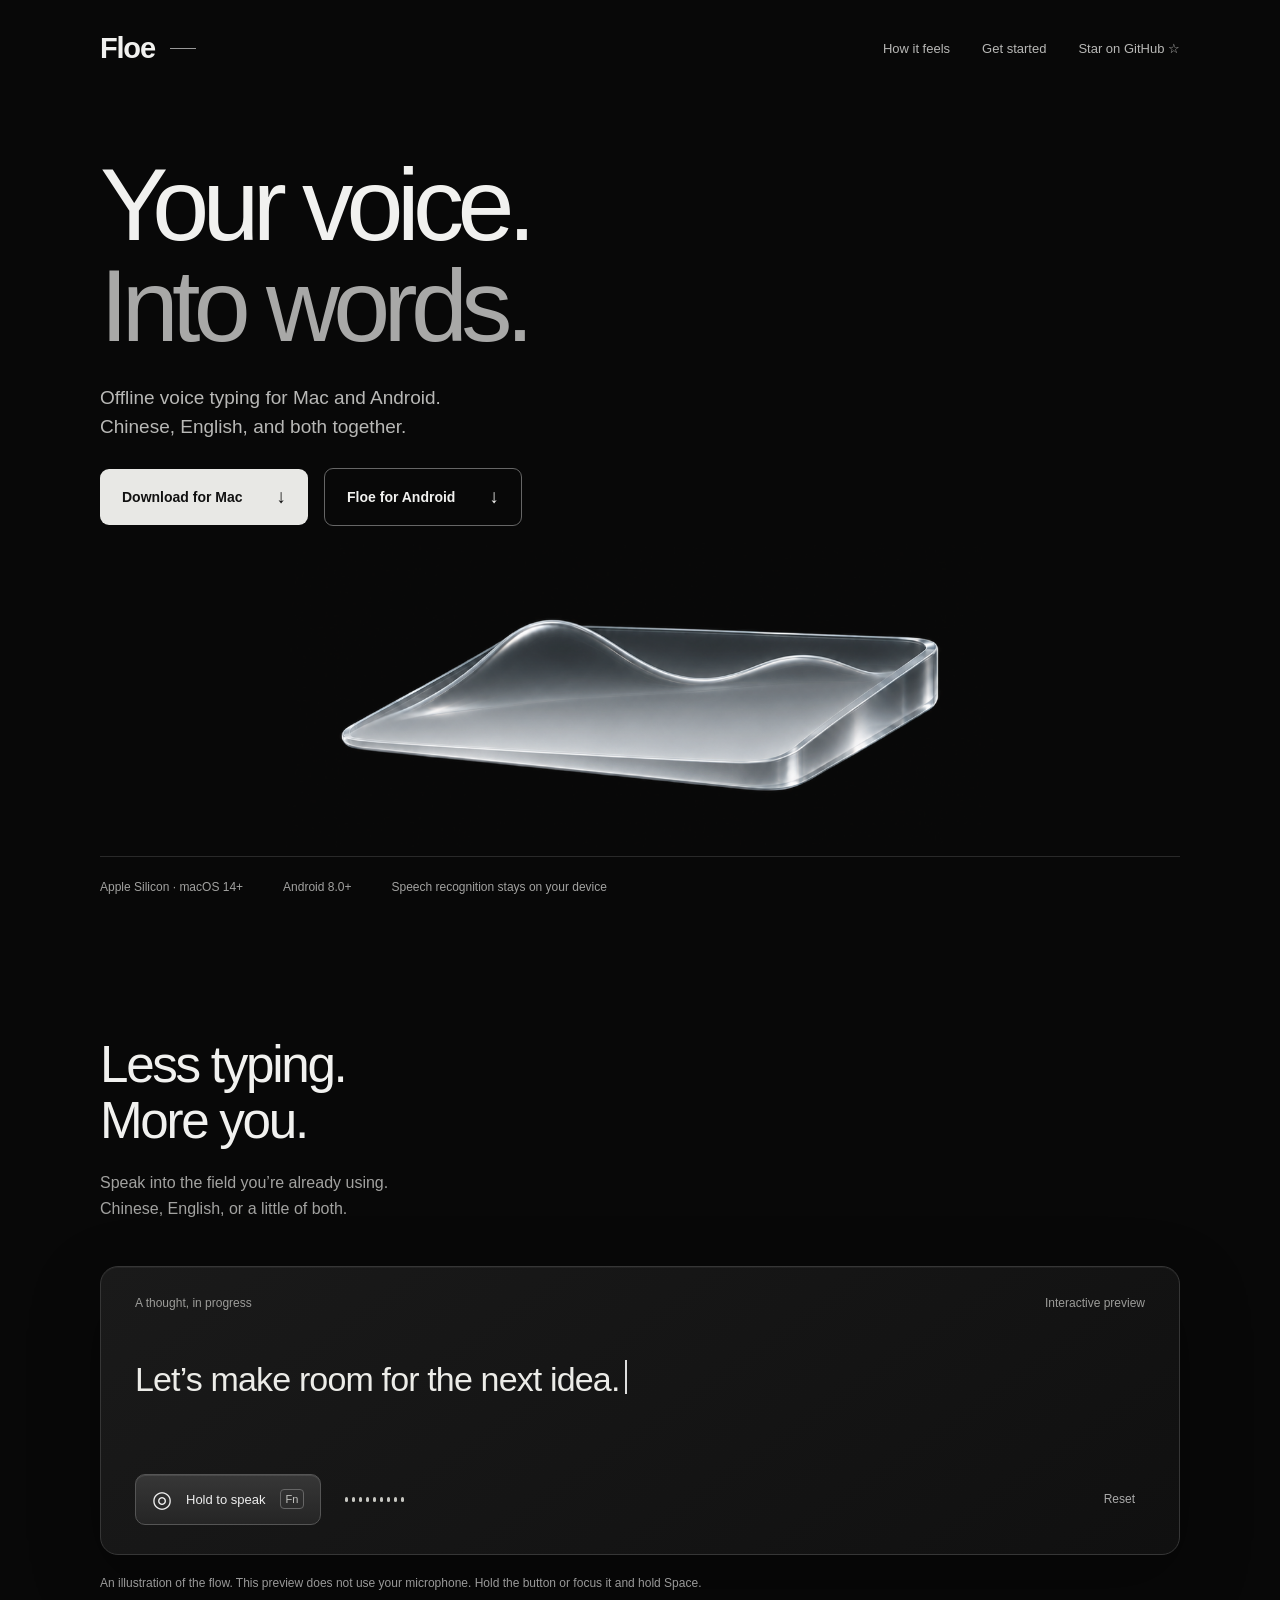
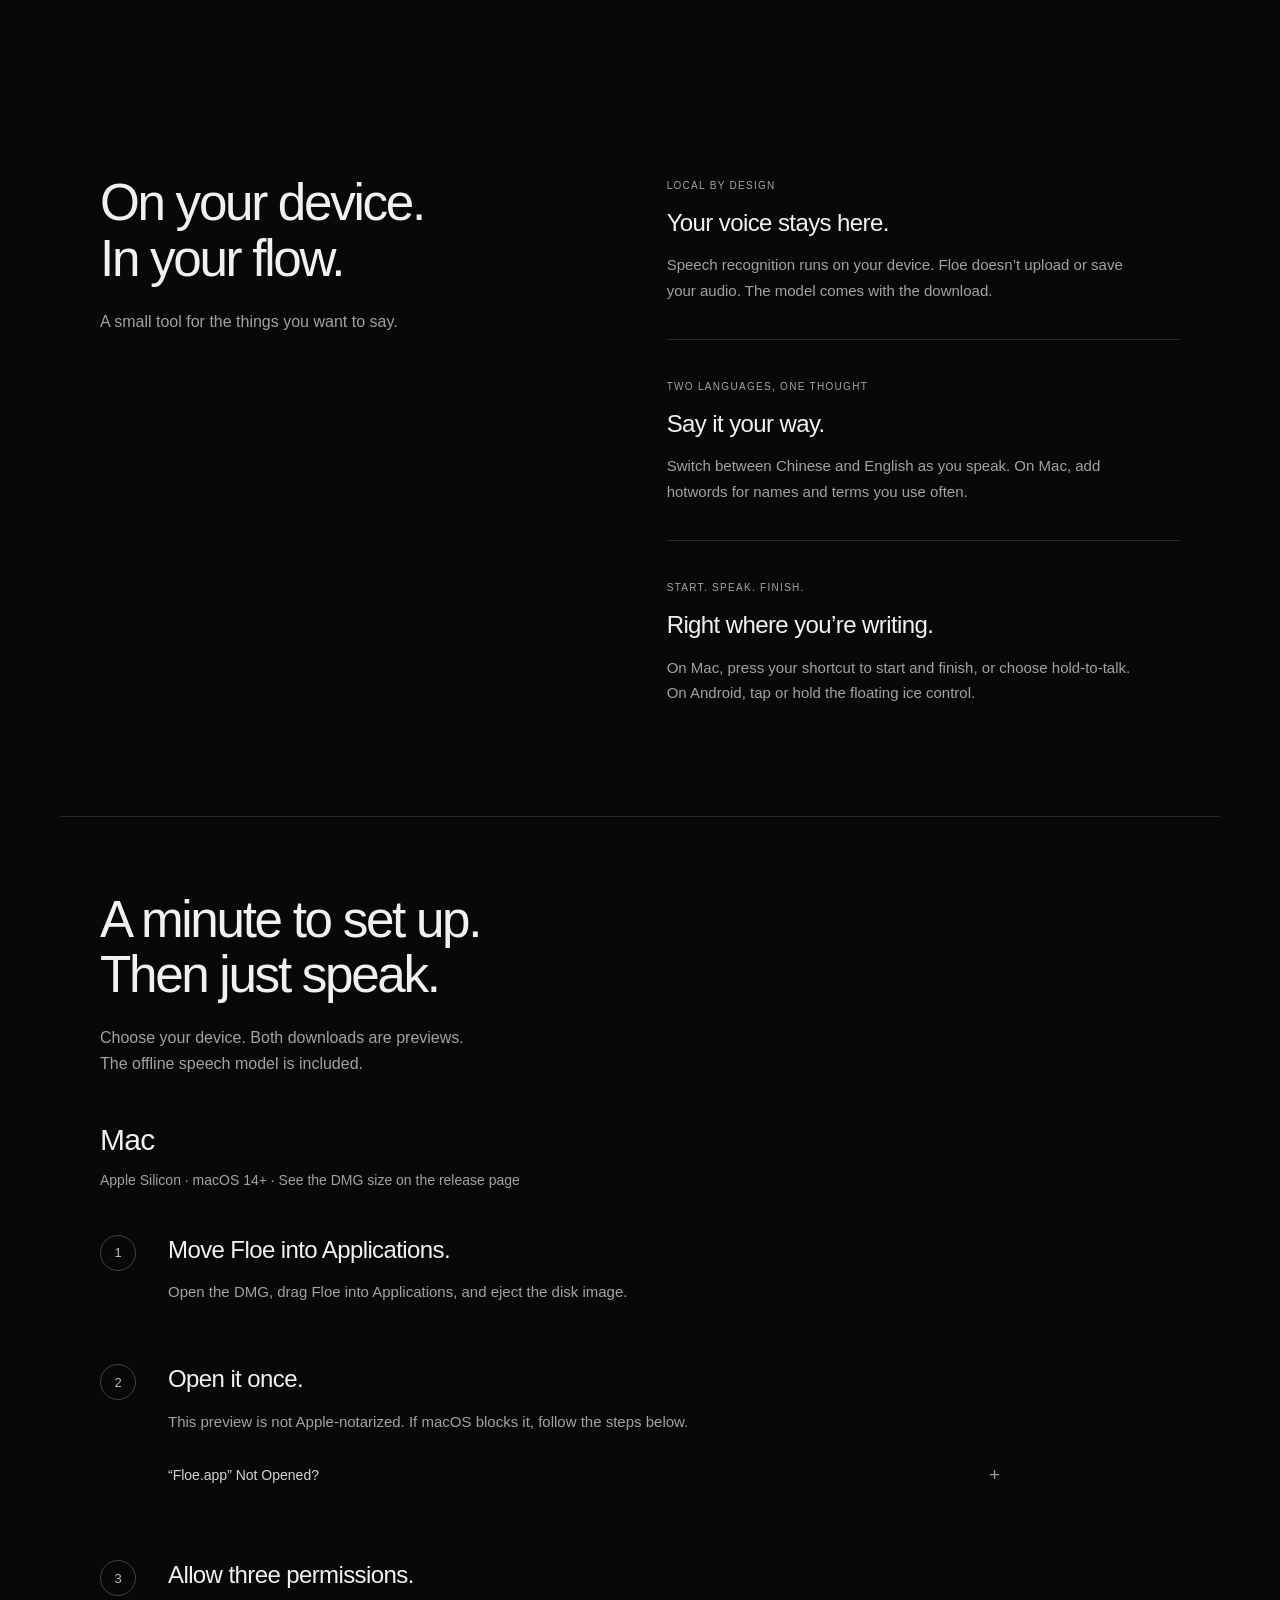
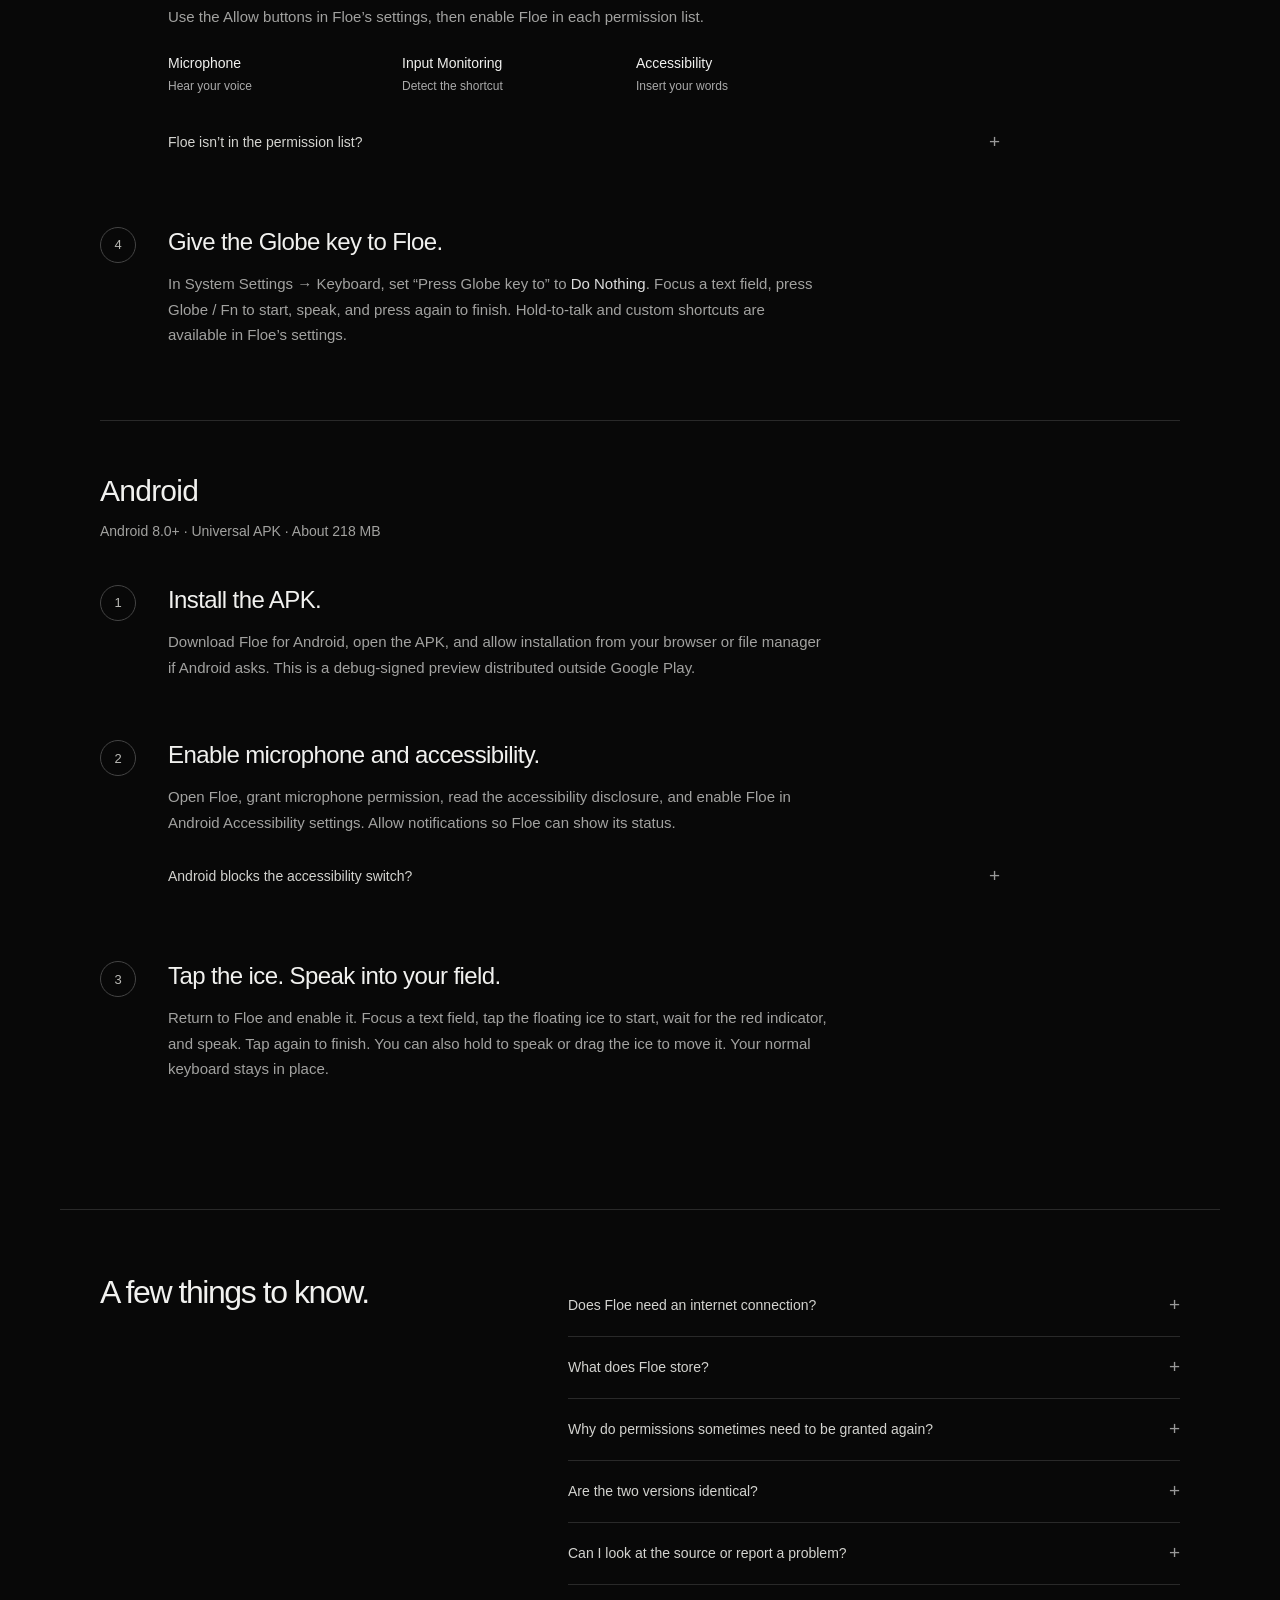
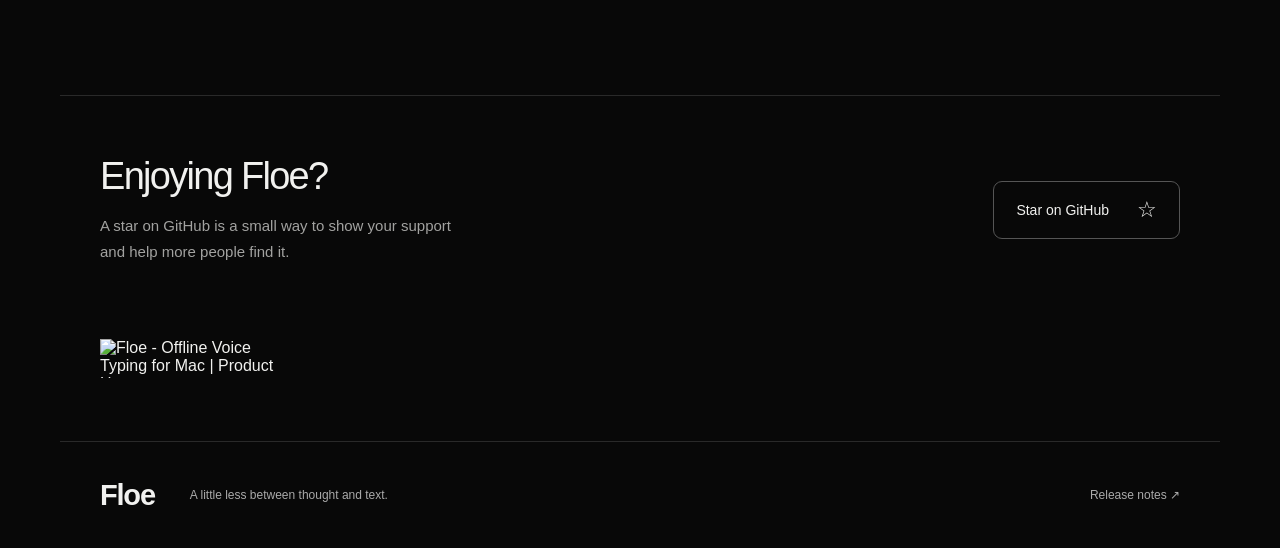
==== commit 15dfb16e: "Add Android landing demo and publish platform download links" ====
--- a/docs/index.html
+++ b/docs/index.html
@@ -2,37 +2,54 @@
 <html lang="en">
 <head>
 <meta charset="utf-8"><meta name="viewport" content="width=device-width,initial-scale=1">
-<meta name="description" content="Offline voice typing for Apple Silicon Macs. Dictate in Chinese and English, including mixed speech, into your focused text field. Audio stays on your Mac.">
+<meta name="description" content="Offline voice typing for Mac and Android. Dictate in Chinese and English, including mixed speech, into your focused text field. Speech recognition runs on your device.">
 <meta name="theme-color" content="#080808">
-<title>Floe | Offline Chinese &amp; English Voice Typing for Mac</title>
+<title>Floe | Offline Chinese &amp; English Voice Typing for Mac and Android</title>
 <link rel="canonical" href="https://wanghong-yang.github.io/Floe/">
 <meta property="og:type" content="website">
 <meta property="og:site_name" content="Floe">
-<meta property="og:title" content="Floe | Offline Voice Typing for Mac">
-<meta property="og:description" content="Hold a key and dictate in Chinese and English. Local speech recognition for Apple Silicon Macs.">
+<meta property="og:title" content="Floe | Offline Voice Typing for Mac and Android">
+<meta property="og:description" content="Chinese and English voice typing on Mac and Android. Local speech recognition, with the model included.">
 <meta property="og:url" content="https://wanghong-yang.github.io/Floe/">
 <meta property="og:image" content="https://wanghong-yang.github.io/Floe/assets/floe-glass.png">
 <meta property="og:image:width" content="1800">
 <meta property="og:image:height" content="500">
 <meta property="og:image:alt" content="Floe glass sound wave">
 <meta name="twitter:card" content="summary_large_image">
-<meta name="twitter:title" content="Floe | Offline Voice Typing for Mac">
-<meta name="twitter:description" content="Local Chinese and English dictation for Apple Silicon Macs.">
+<meta name="twitter:title" content="Floe | Offline Voice Typing for Mac and Android">
+<meta name="twitter:description" content="Local Chinese and English dictation for Mac and Android.">
 <meta name="twitter:image" content="https://wanghong-yang.github.io/Floe/assets/floe-glass.png">
 <script type="application/ld+json">
 {
   "@context": "https://schema.org",
-  "@type": "SoftwareApplication",
-  "name": "Floe",
-  "url": "https://wanghong-yang.github.io/Floe/",
-  "description": "Offline Chinese and English voice typing for Apple Silicon Macs, with streaming speech recognition and hotwords.",
-  "operatingSystem": "macOS 14 or later (Apple Silicon)",
-  "applicationCategory": "UtilitiesApplication",
-  "softwareVersion": "0.0.1",
-  "downloadUrl": "https://github.com/WangHong-yang/Floe/releases/download/v0.0.1/Floe-0.0.1-arm64.dmg",
-  "image": "https://wanghong-yang.github.io/Floe/assets/floe-glass.png",
-  "inLanguage": "en",
-  "sameAs": "https://github.com/WangHong-yang/Floe"
+  "@graph": [
+    {
+      "@type": "SoftwareApplication",
+      "url": "https://wanghong-yang.github.io/Floe/",
+      "applicationCategory": "UtilitiesApplication",
+      "softwareVersion": "0.0.1",
+      "image": "https://wanghong-yang.github.io/Floe/assets/floe-glass.png",
+      "inLanguage": "en",
+      "sameAs": "https://github.com/WangHong-yang/Floe",
+      "name": "Floe for Mac",
+      "operatingSystem": "macOS 14 or later (Apple Silicon)",
+      "description": "Offline Chinese and English voice typing for Mac, with streaming speech recognition and hotwords.",
+      "downloadUrl": "https://github.com/WangHong-yang/Floe/releases/download/v0.0.1/Floe-0.0.1-arm64.dmg"
+    },
+    {
+      "@type": "SoftwareApplication",
+      "url": "https://wanghong-yang.github.io/Floe/",
+      "applicationCategory": "UtilitiesApplication",
+      "softwareVersion": "0.0.1",
+      "image": "https://wanghong-yang.github.io/Floe/assets/floe-glass.png",
+      "inLanguage": "en",
+      "sameAs": "https://github.com/WangHong-yang/Floe",
+      "name": "Floe for Android",
+      "operatingSystem": "Android 8.0 or later",
+      "description": "Offline Chinese and English voice typing for Android, with a floating dictation control.",
+      "downloadUrl": "https://github.com/WangHong-yang/Floe/releases/download/android-v0.0.1/Floe-Android-0.0.1.apk"
+    }
+  ]
 }
 </script>
 <link rel="icon" href="assets/floe-mark.png"><link rel="stylesheet" href="style.css">
@@ -42,9 +59,9 @@
 <header class="nav wrap"><a class="brand" href="#" aria-label="Floe home">Floe<span class="brand-line"></span></a><nav aria-label="Main navigation"><a href="#experience">How it feels</a><a href="#install">Get started</a><a href="https://github.com/WangHong-yang/Floe" aria-label="Star Floe on GitHub">Star on GitHub ☆</a></nav></header>
 <main id="main">
 <section class="hero wrap">
-<div class="hero-copy"><h1>Your voice.<br><span>Into words.</span></h1><p>Offline voice typing for Mac.<br>Chinese, English, and both together.</p><div class="actions"><a class="button" href="https://github.com/WangHong-yang/Floe/releases/download/v0.0.1/Floe-0.0.1-arm64.dmg">Download for Mac <span aria-hidden="true">↓</span></a><a class="text-link" href="#experience">Try the interaction <span aria-hidden="true">↗</span></a></div></div>
+<div class="hero-copy"><h1>Your voice.<br><span>Into words.</span></h1><p>Offline voice typing for Mac and Android.<br>Chinese, English, and both together.</p><div class="actions"><a class="button" href="https://github.com/WangHong-yang/Floe/releases/download/v0.0.1/Floe-0.0.1-arm64.dmg">Download for Mac <span aria-hidden="true">↓</span></a><a class="button button-secondary" href="android/">Floe for Android <span aria-hidden="true">↓</span></a></div></div>
 <img class="hero-art" src="assets/floe-glass.png" alt="A clear glass surface shaped into a flowing sound wave" width="1800" height="500" fetchpriority="high">
-<div class="hero-bottom"><span>Made for Apple Silicon</span><span>macOS 14 or later</span><span>Recognition stays on your Mac</span></div>
+<div class="hero-bottom"><span>Apple Silicon · macOS 14+</span><span>Android 8.0+</span><span>Speech recognition stays on your device</span></div>
 </section>
 <section class="experience wrap" id="experience">
 <div class="section-heading"><h2>Less typing.<br>More you.</h2><p>Speak into the field you’re already using.<br>Chinese, English, or a little of both.</p></div>
@@ -56,13 +73,20 @@
 <p class="demo-note">An illustration of the flow. This preview does not use your microphone. Hold the button or focus it and hold Space.</p>
 </section>
 <section class="details wrap" aria-label="Features">
-<div class="feature-lead"><h2>On your Mac.<br>In your flow.</h2><p>A small tool for the things you want to say.</p></div>
-<div class="feature-list"><article><span class="feature-label">LOCAL BY DESIGN</span><h3>Your voice stays here.</h3><p>Recognition runs on your Mac. Floe doesn’t upload or save your audio. The model comes with the download.</p></article><article><span class="feature-label">TWO LANGUAGES, ONE THOUGHT</span><h3>Say it your way.</h3><p>Switch between Chinese and English as you speak. Add hotwords for names and terms you use often.</p></article><article><span class="feature-label">HOLD. SPEAK. RELEASE.</span><h3>Right where you’re writing.</h3><p>Hold Globe / Fn to dictate into your focused text field. A small waveform lets you know Floe is listening.</p></article></div>
+<div class="feature-lead"><h2>On your device.<br>In your flow.</h2><p>A small tool for the things you want to say.</p></div>
+<div class="feature-list"><article><span class="feature-label">LOCAL BY DESIGN</span><h3>Your voice stays here.</h3><p>Speech recognition runs on your device. Floe doesn’t upload or save your audio. The model comes with the download.</p></article><article><span class="feature-label">TWO LANGUAGES, ONE THOUGHT</span><h3>Say it your way.</h3><p>Switch between Chinese and English as you speak. On Mac, add hotwords for names and terms you use often.</p></article><article><span class="feature-label">START. SPEAK. FINISH.</span><h3>Right where you’re writing.</h3><p>On Mac, press your shortcut to start and finish, or choose hold-to-talk. On Android, tap or hold the floating ice control.</p></article></div>
 </section>
-<section class="install wrap" id="install"><div class="section-heading"><h2>A minute to set up.<br>Then just speak.</h2><p>The current download is a preview release.<br>Apple Silicon · macOS 14+ · About 141 MB</p></div>
-<ol class="steps"><li><span class="step-number">1</span><div><h3>Move Floe into Applications.</h3><p>Open the DMG, drag Floe into Applications, and eject the disk image.</p></div></li><li><span class="step-number">2</span><div><h3>Open it once.</h3><p>This preview is not Apple-notarized. If macOS blocks it, follow the steps below.</p><details><summary>“Floe.app” Not Opened?</summary><div class="answer"><ol><li>Click <strong>Done</strong>, rather than Move to Trash.</li><li>Open <strong>System Settings → Privacy & Security</strong>.</li><li>Find the Floe warning, click <strong>Open Anyway</strong>, authenticate, then confirm <strong>Open</strong>.</li></ol><p>Only approve the download from this repository. Managed Macs may restrict this option.</p></div></details></div></li><li><span class="step-number">3</span><div><h3>Allow three permissions.</h3><p>Use the Allow buttons in Floe’s settings, then enable Floe in each permission list.</p><div class="permissions"><span>Microphone<small>Hear your voice</small></span><span>Input Monitoring<small>Detect the shortcut</small></span><span>Accessibility<small>Insert your words</small></span></div><details><summary>Floe isn’t in the permission list?</summary><div class="answer"><p>For Input Monitoring and Accessibility, drag Floe from Applications into the list and enable it. You can also drag the icon from Floe’s settings. Quit and reopen Floe if macOS asks, or if the shortcut doesn’t respond.</p></div></details></div></li><li><span class="step-number">4</span><div><h3>Give the Globe key to Floe.</h3><p>In System Settings → Keyboard, set “Press Globe key to” to <strong>Do Nothing</strong>. Focus a text field, hold Globe / Fn, and speak. Right Option is available as an alternate.</p></div></li></ol>
+<section class="install wrap" id="install"><div class="section-heading"><h2>A minute to set up.<br>Then just speak.</h2><p>Choose your device. Both downloads are previews.<br>The offline speech model is included.</p></div>
+<div class="platform-heading"><h3>Mac</h3><p>Apple Silicon · macOS 14+ · See the DMG size on the release page</p></div>
+<ol class="steps"><li><span class="step-number">1</span><div><h3>Move Floe into Applications.</h3><p>Open the DMG, drag Floe into Applications, and eject the disk image.</p></div></li><li><span class="step-number">2</span><div><h3>Open it once.</h3><p>This preview is not Apple-notarized. If macOS blocks it, follow the steps below.</p><details><summary>“Floe.app” Not Opened?</summary><div class="answer"><ol><li>Click <strong>Done</strong>, rather than Move to Trash.</li><li>Open <strong>System Settings → Privacy & Security</strong>.</li><li>Find the Floe warning, click <strong>Open Anyway</strong>, authenticate, then confirm <strong>Open</strong>.</li></ol><p>Only approve the download from this repository. Managed Macs may restrict this option.</p></div></details></div></li><li><span class="step-number">3</span><div><h3>Allow three permissions.</h3><p>Use the Allow buttons in Floe’s settings, then enable Floe in each permission list.</p><div class="permissions"><span>Microphone<small>Hear your voice</small></span><span>Input Monitoring<small>Detect the shortcut</small></span><span>Accessibility<small>Insert your words</small></span></div><details><summary>Floe isn’t in the permission list?</summary><div class="answer"><p>For Input Monitoring and Accessibility, drag Floe from Applications into the list and enable it. You can also drag the icon from Floe’s settings. Quit and reopen Floe if macOS asks, or if the shortcut doesn’t respond.</p></div></details></div></li><li><span class="step-number">4</span><div><h3>Give the Globe key to Floe.</h3><p>In System Settings → Keyboard, set “Press Globe key to” to <strong>Do Nothing</strong>. Focus a text field, press Globe / Fn to start, speak, and press again to finish. Hold-to-talk and custom shortcuts are available in Floe’s settings.</p></div></li></ol>
+<div class="platform-heading android-heading" id="android"><h3>Android</h3><p>Android 8.0+ · Universal APK · About 218 MB</p></div>
+<ol class="steps">
+<li><span class="step-number">1</span><div><h3>Install the APK.</h3><p>Download Floe for Android, open the APK, and allow installation from your browser or file manager if Android asks. This is a debug-signed preview distributed outside Google Play.</p></div></li>
+<li><span class="step-number">2</span><div><h3>Enable microphone and accessibility.</h3><p>Open Floe, grant microphone permission, read the accessibility disclosure, and enable Floe in Android Accessibility settings. Allow notifications so Floe can show its status.</p><details><summary>Android blocks the accessibility switch?</summary><div class="answer"><p>On Android 13 or later, open Floe’s App info, open the menu, and select <strong>Allow restricted settings</strong> if available. Then return to Accessibility settings. Only allow a build you trust; managed devices may restrict this option.</p></div></details></div></li>
+<li><span class="step-number">3</span><div><h3>Tap the ice. Speak into your field.</h3><p>Return to Floe and enable it. Focus a text field, tap the floating ice to start, wait for the red indicator, and speak. Tap again to finish. You can also hold to speak or drag the ice to move it. Your normal keyboard stays in place.</p></div></li>
+</ol>
 </section>
-<section class="faq wrap"><h2>A few things to know.</h2><div><details><summary>Does Floe need an internet connection?</summary><div class="answer"><p>Not for dictation. The download includes the speech model. Building from source requires a connection to download dependencies.</p></div></details><details><summary>What does Floe store?</summary><div class="answer"><p>Preferences and hotwords stay on your Mac. Audio and transcript history are not saved. Dictation uses the clipboard, so clipboard managers can see the final transcript.</p></div></details><details><summary>Why do permissions sometimes need to be granted again?</summary><div class="answer"><p>This preview uses ad-hoc signing. Updates can require granting permissions again. Developer ID signing and Apple notarization are not configured yet.</p></div></details><details><summary>Can I look at the source or report a problem?</summary><div class="answer"><p>Yes. <a href="https://github.com/WangHong-yang/Floe">Browse the repository</a> or <a href="https://github.com/WangHong-yang/Floe/issues">open an issue</a>. A license for Floe’s own source has not yet been selected; bundled dependencies carry their own licenses.</p></div></details></div></section>
+<section class="faq wrap"><h2>A few things to know.</h2><div><details><summary>Does Floe need an internet connection?</summary><div class="answer"><p>Not for speech recognition. Both downloads include the model. Mac has optional Bedrock text rewriting, off by default; enabling it sends the final transcript and hotwords to AWS. Building from source requires internet access.</p></div></details><details><summary>What does Floe store?</summary><div class="answer"><p>Neither platform saves audio. Mac stores local transcript history by default; you can turn it off or clear it in Settings. Android stores preferences but no transcript history. Clipboard managers can see text copied by Floe.</p></div></details><details><summary>Why do permissions sometimes need to be granted again?</summary><div class="answer"><p>The Mac preview uses ad-hoc signing, so updates can require granting permissions again. Apple notarization is not configured. Android uses a debug signing key; an incompatible update may require uninstalling, which clears preferences and permissions.</p></div></details><details><summary>Are the two versions identical?</summary><div class="answer"><p>Both use the same bilingual offline speech model. Mac also has hotwords, local transcript history and optional text rewriting. Android uses a floating control and accessibility insertion; hotwords and correction learning are not implemented.</p></div></details><details><summary>Can I look at the source or report a problem?</summary><div class="answer"><p>Yes. <a href="https://github.com/WangHong-yang/Floe">Browse the repository</a> or <a href="https://github.com/WangHong-yang/Floe/issues">open an issue</a>. A license for Floe’s own source has not yet been selected; bundled dependencies carry their own licenses.</p></div></details></div></section>
 <section class="star-callout wrap" aria-labelledby="star-heading"><div><h2 id="star-heading">Enjoying Floe?</h2><p>A star on GitHub is a small way to show your support<br>and help more people find it.</p></div><a class="star-button" href="https://github.com/WangHong-yang/Floe">Star on GitHub <span aria-hidden="true">☆</span></a></section>
 <div class="product-hunt wrap"><a href="https://www.producthunt.com/products/floe-4?embed=true&amp;utm_source=badge-featured&amp;utm_medium=badge&amp;utm_campaign=badge-floe-5" target="_blank" rel="noopener noreferrer"><img alt="Floe - Offline Voice Typing for Mac | Product Hunt" width="180" height="39" src="https://api.producthunt.com/widgets/embed-image/v1/featured.svg?post_id=1306421&amp;theme=dark&amp;t=1793955228554"></a></div>
 </main>
--- a/docs/style.css
+++ b/docs/style.css
@@ -3,3 +3,8 @@
 .star-callout{display:flex;align-items:center;justify-content:space-between;gap:32px;padding-block:60px 75px;border-top:1px solid var(--line)}.star-callout h2{font-size:38px;margin-bottom:16px}.star-callout p{color:var(--muted);font-size:15px;line-height:1.7;margin:0}.star-button{display:inline-flex;align-items:center;gap:28px;border:1px solid #555;border-radius:9px;padding:17px 22px;font-size:14px;white-space:nowrap;transition:border-color .2s,background .2s}.star-button:hover{border-color:#aaa;background:#1a1a1a}.star-button span{font-size:22px;line-height:1}@media(max-width:767px){.star-callout{align-items:flex-start;flex-direction:column;padding-block:45px 55px}.star-callout h2{font-size:34px}.star-callout br{display:none}}
 
 .product-hunt{padding-bottom:48px}.product-hunt a{display:inline-block;border-radius:10px}.product-hunt img{display:block;max-width:100%;height:auto}
+
+/* Dual-platform downloads retain the existing dark, silver palette. */
+.button-secondary{background:transparent;color:var(--fg);border:1px solid #666}.button-secondary:hover{background:#202020}.actions{gap:16px;flex-wrap:wrap}.platform-heading{margin:20px 0 10px}.platform-heading h3{font-size:30px;margin:0 0 10px}.platform-heading p{color:var(--muted);font-size:14px;line-height:1.6;margin:0}.android-heading{border-top:1px solid var(--line);padding-top:50px;margin-top:45px}
+
+@media(max-width:767px){h1{font-size:clamp(52px,16vw,74px)}.hero-copy{min-width:0}.actions{align-items:flex-start}.nav nav{gap:14px}.button{max-width:100%}.hero-bottom{overflow-wrap:anywhere}}
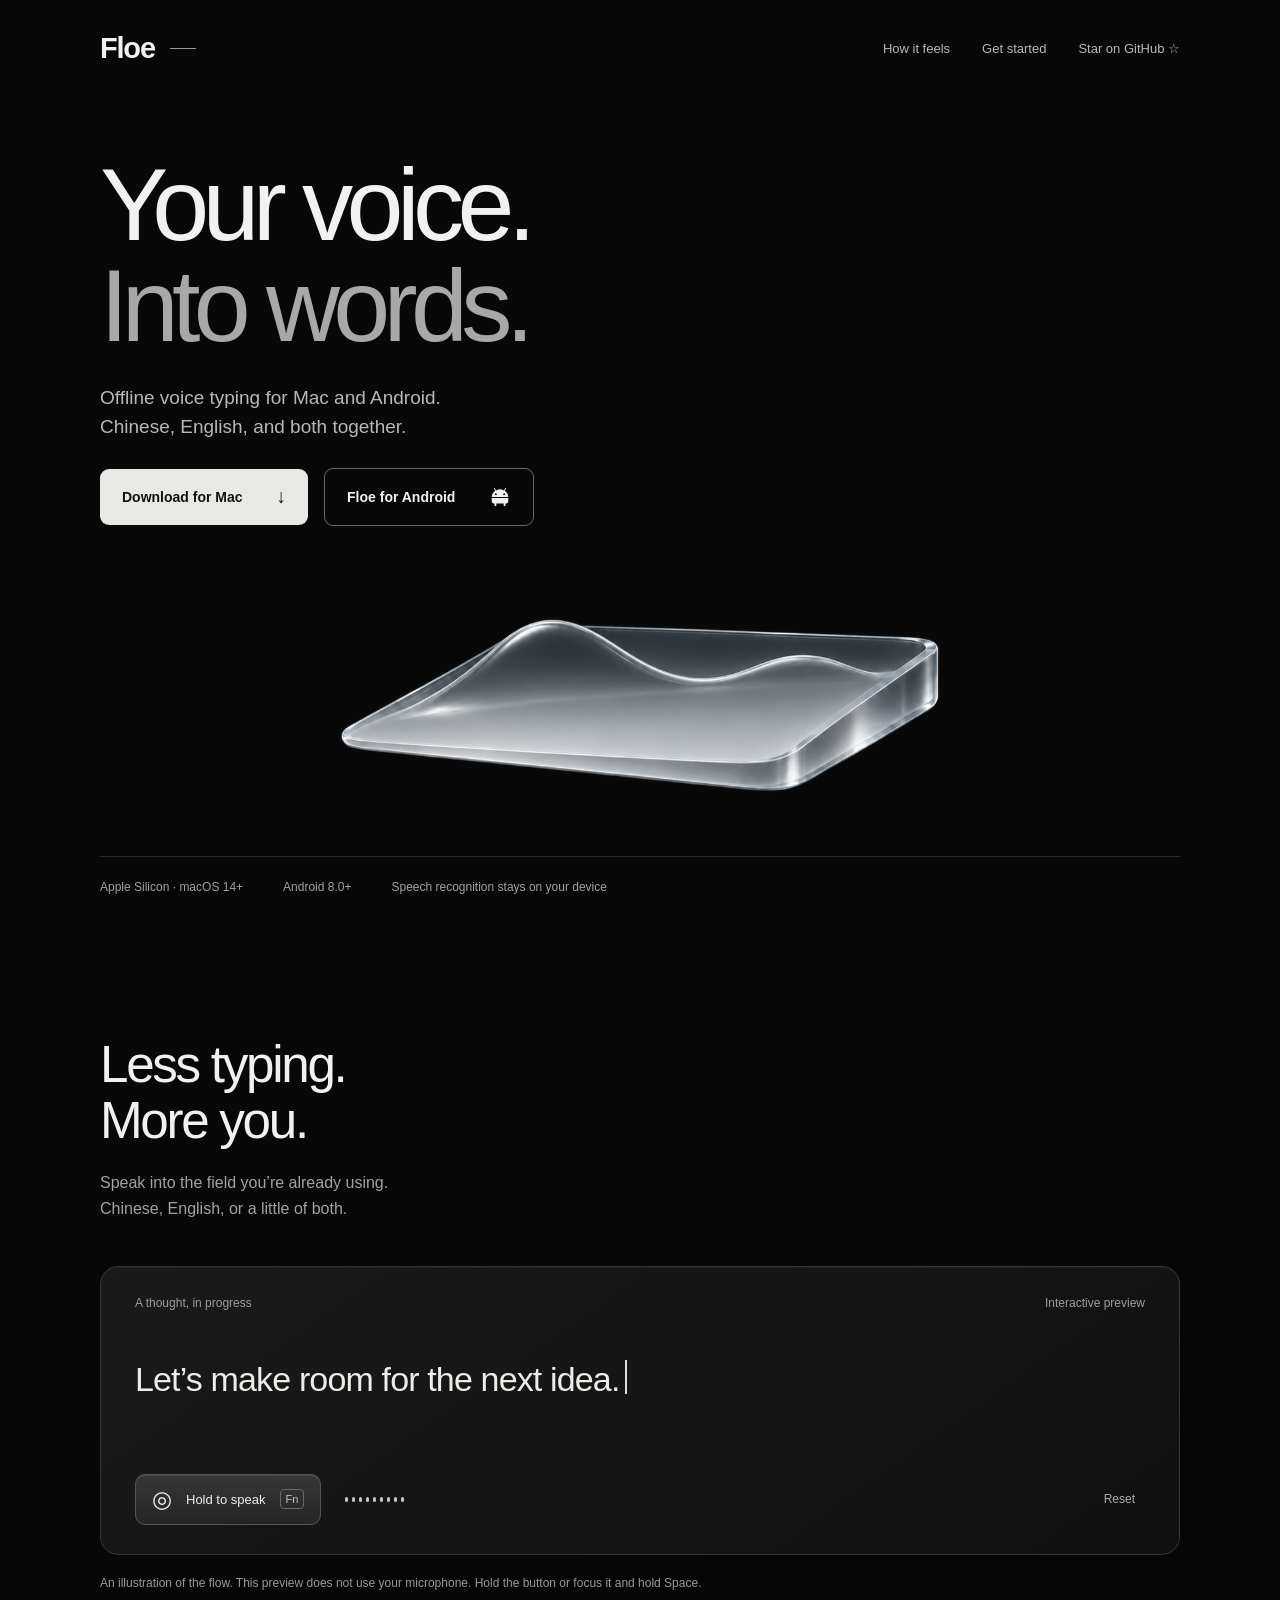
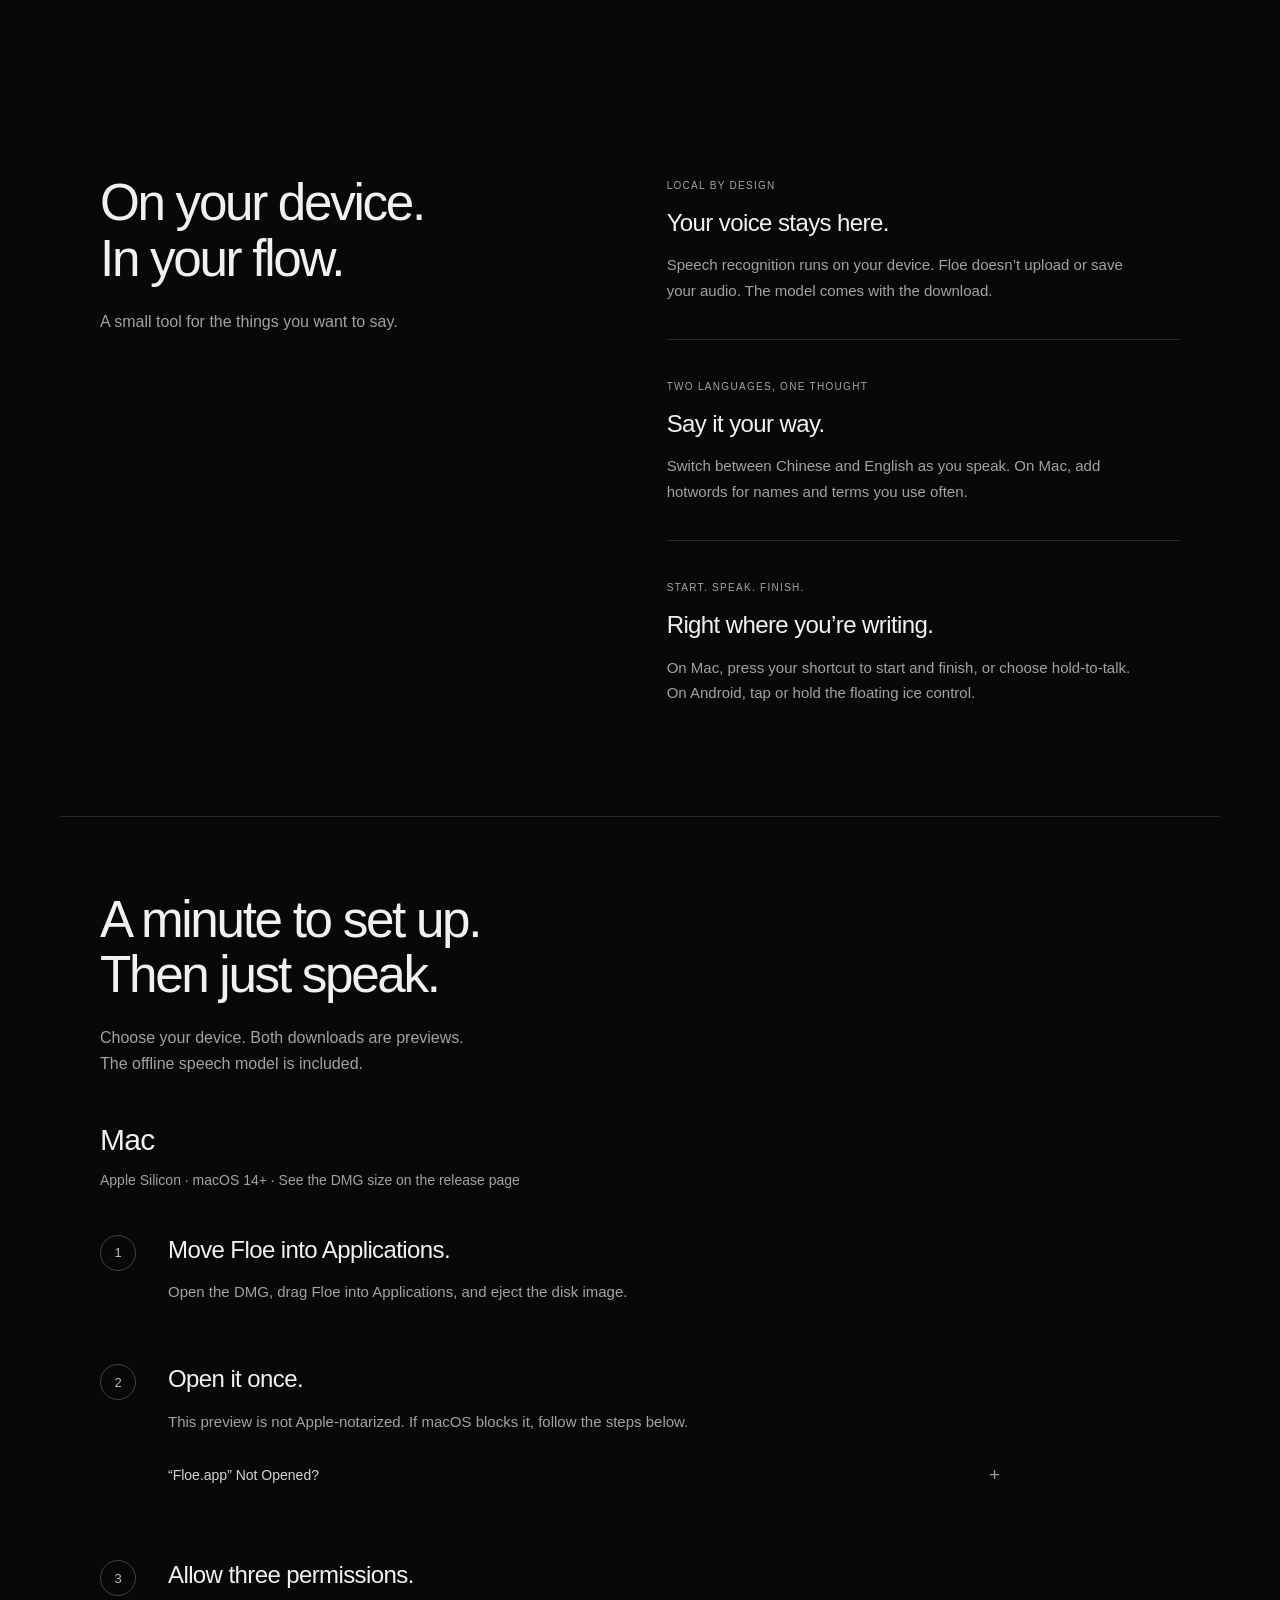
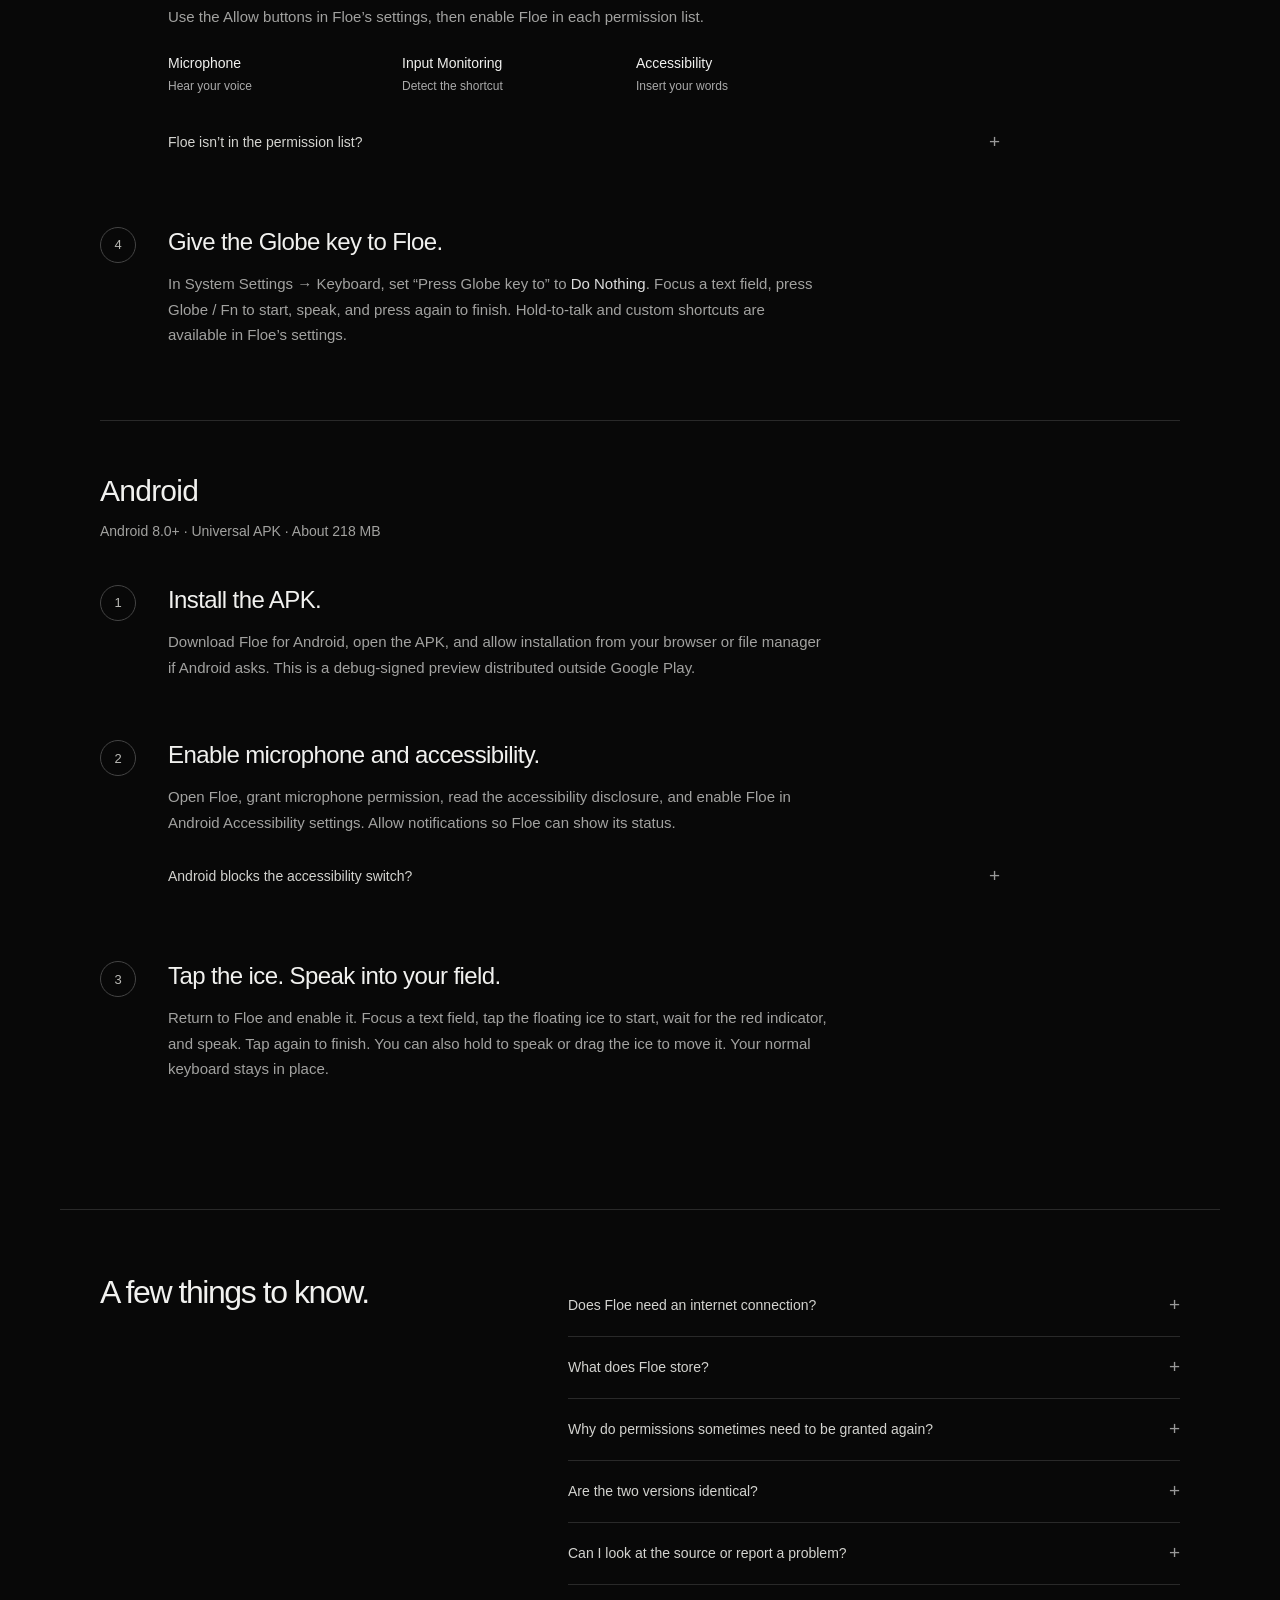
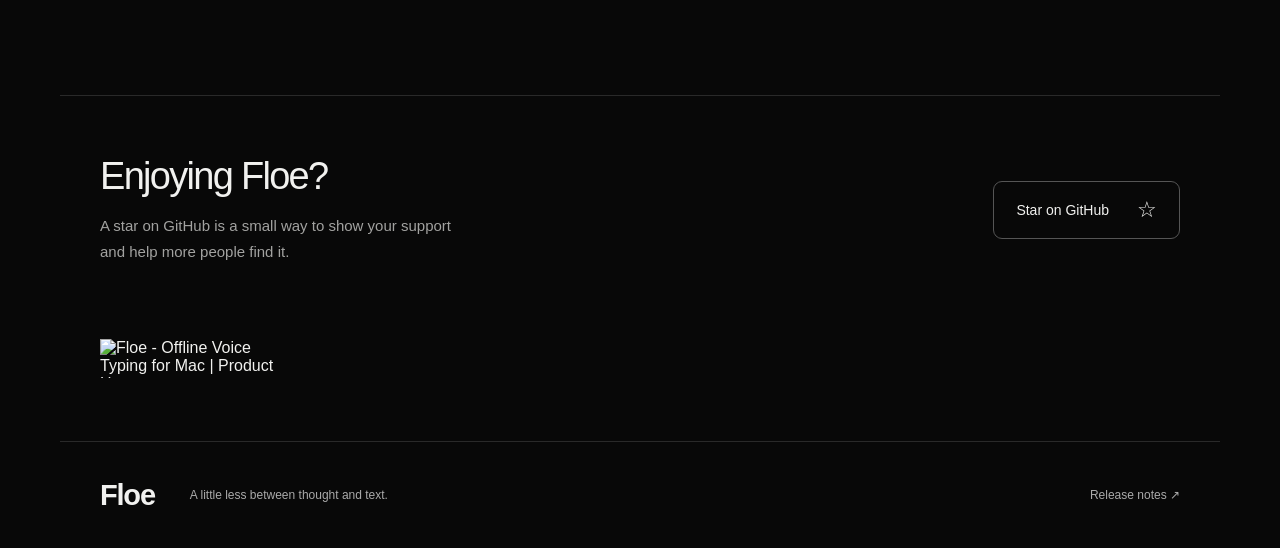
==== commit d30573ae: "Refine public documentation and Android navigation" ====
--- a/docs/index.html
+++ b/docs/index.html
@@ -34,7 +34,7 @@
       "name": "Floe for Mac",
       "operatingSystem": "macOS 14 or later (Apple Silicon)",
       "description": "Offline Chinese and English voice typing for Mac, with streaming speech recognition and hotwords.",
-      "downloadUrl": "https://github.com/WangHong-yang/Floe/releases/download/v0.0.1/Floe-0.0.1-arm64.dmg"
+      "downloadUrl": "https://github.com/WangHong-yang/Floe/releases/download/v0.0.1/Floe-0.0.1-arm64.dmg?download=1"
     },
     {
       "@type": "SoftwareApplication",
@@ -47,7 +47,7 @@
       "name": "Floe for Android",
       "operatingSystem": "Android 8.0 or later",
       "description": "Offline Chinese and English voice typing for Android, with a floating dictation control.",
-      "downloadUrl": "https://github.com/WangHong-yang/Floe/releases/download/android-v0.0.1/Floe-Android-0.0.1.apk"
+      "downloadUrl": "https://github.com/WangHong-yang/Floe/releases/download/android-v0.0.1/Floe-Android-0.0.1.apk?raw=true"
     }
   ]
 }
@@ -59,7 +59,7 @@
 <header class="nav wrap"><a class="brand" href="#" aria-label="Floe home">Floe<span class="brand-line"></span></a><nav aria-label="Main navigation"><a href="#experience">How it feels</a><a href="#install">Get started</a><a href="https://github.com/WangHong-yang/Floe" aria-label="Star Floe on GitHub">Star on GitHub ☆</a></nav></header>
 <main id="main">
 <section class="hero wrap">
-<div class="hero-copy"><h1>Your voice.<br><span>Into words.</span></h1><p>Offline voice typing for Mac and Android.<br>Chinese, English, and both together.</p><div class="actions"><a class="button" href="https://github.com/WangHong-yang/Floe/releases/download/v0.0.1/Floe-0.0.1-arm64.dmg">Download for Mac <span aria-hidden="true">↓</span></a><a class="button button-secondary" href="android/">Floe for Android <span aria-hidden="true">↓</span></a></div></div>
+<div class="hero-copy"><h1>Your voice.<br><span>Into words.</span></h1><p>Offline voice typing for Mac and Android.<br>Chinese, English, and both together.</p><div class="actions"><a class="button" href="https://github.com/WangHong-yang/Floe/releases/download/v0.0.1/Floe-0.0.1-arm64.dmg?download=1">Download for Mac <span aria-hidden="true">↓</span></a><a class="button button-secondary" href="android/">Floe for Android <svg class="android-icon" viewBox="0 0 24 24" width="22" height="22" fill="currentColor" aria-hidden="true" focusable="false"><path d="m6.9 5.3-1.4-2.4a.5.5 0 0 1 .9-.5l1.4 2.4a8.9 8.9 0 0 1 8.4 0l1.4-2.4a.5.5 0 0 1 .9.5l-1.4 2.4A8.6 8.6 0 0 1 21 12H3a8.6 8.6 0 0 1 3.9-6.7ZM7.5 8a1 1 0 1 0 0 2 1 1 0 0 0 0-2Zm9 0a1 1 0 1 0 0 2 1 1 0 0 0 0-2ZM3 13h18v4a2 2 0 0 1-2 2h-1v2a1 1 0 0 1-2 0v-2H8v2a1 1 0 0 1-2 0v-2H5a2 2 0 0 1-2-2v-4Z"/></svg></a></div></div>
 <img class="hero-art" src="assets/floe-glass.png" alt="A clear glass surface shaped into a flowing sound wave" width="1800" height="500" fetchpriority="high">
 <div class="hero-bottom"><span>Apple Silicon · macOS 14+</span><span>Android 8.0+</span><span>Speech recognition stays on your device</span></div>
 </section>
--- a/docs/style.css
+++ b/docs/style.css
@@ -8,3 +8,5 @@
 .button-secondary{background:transparent;color:var(--fg);border:1px solid #666}.button-secondary:hover{background:#202020}.actions{gap:16px;flex-wrap:wrap}.platform-heading{margin:20px 0 10px}.platform-heading h3{font-size:30px;margin:0 0 10px}.platform-heading p{color:var(--muted);font-size:14px;line-height:1.6;margin:0}.android-heading{border-top:1px solid var(--line);padding-top:50px;margin-top:45px}
 
 @media(max-width:767px){h1{font-size:clamp(52px,16vw,74px)}.hero-copy{min-width:0}.actions{align-items:flex-start}.nav nav{gap:14px}.button{max-width:100%}.hero-bottom{overflow-wrap:anywhere}}
+
+.android-icon{display:block;flex-shrink:0}
